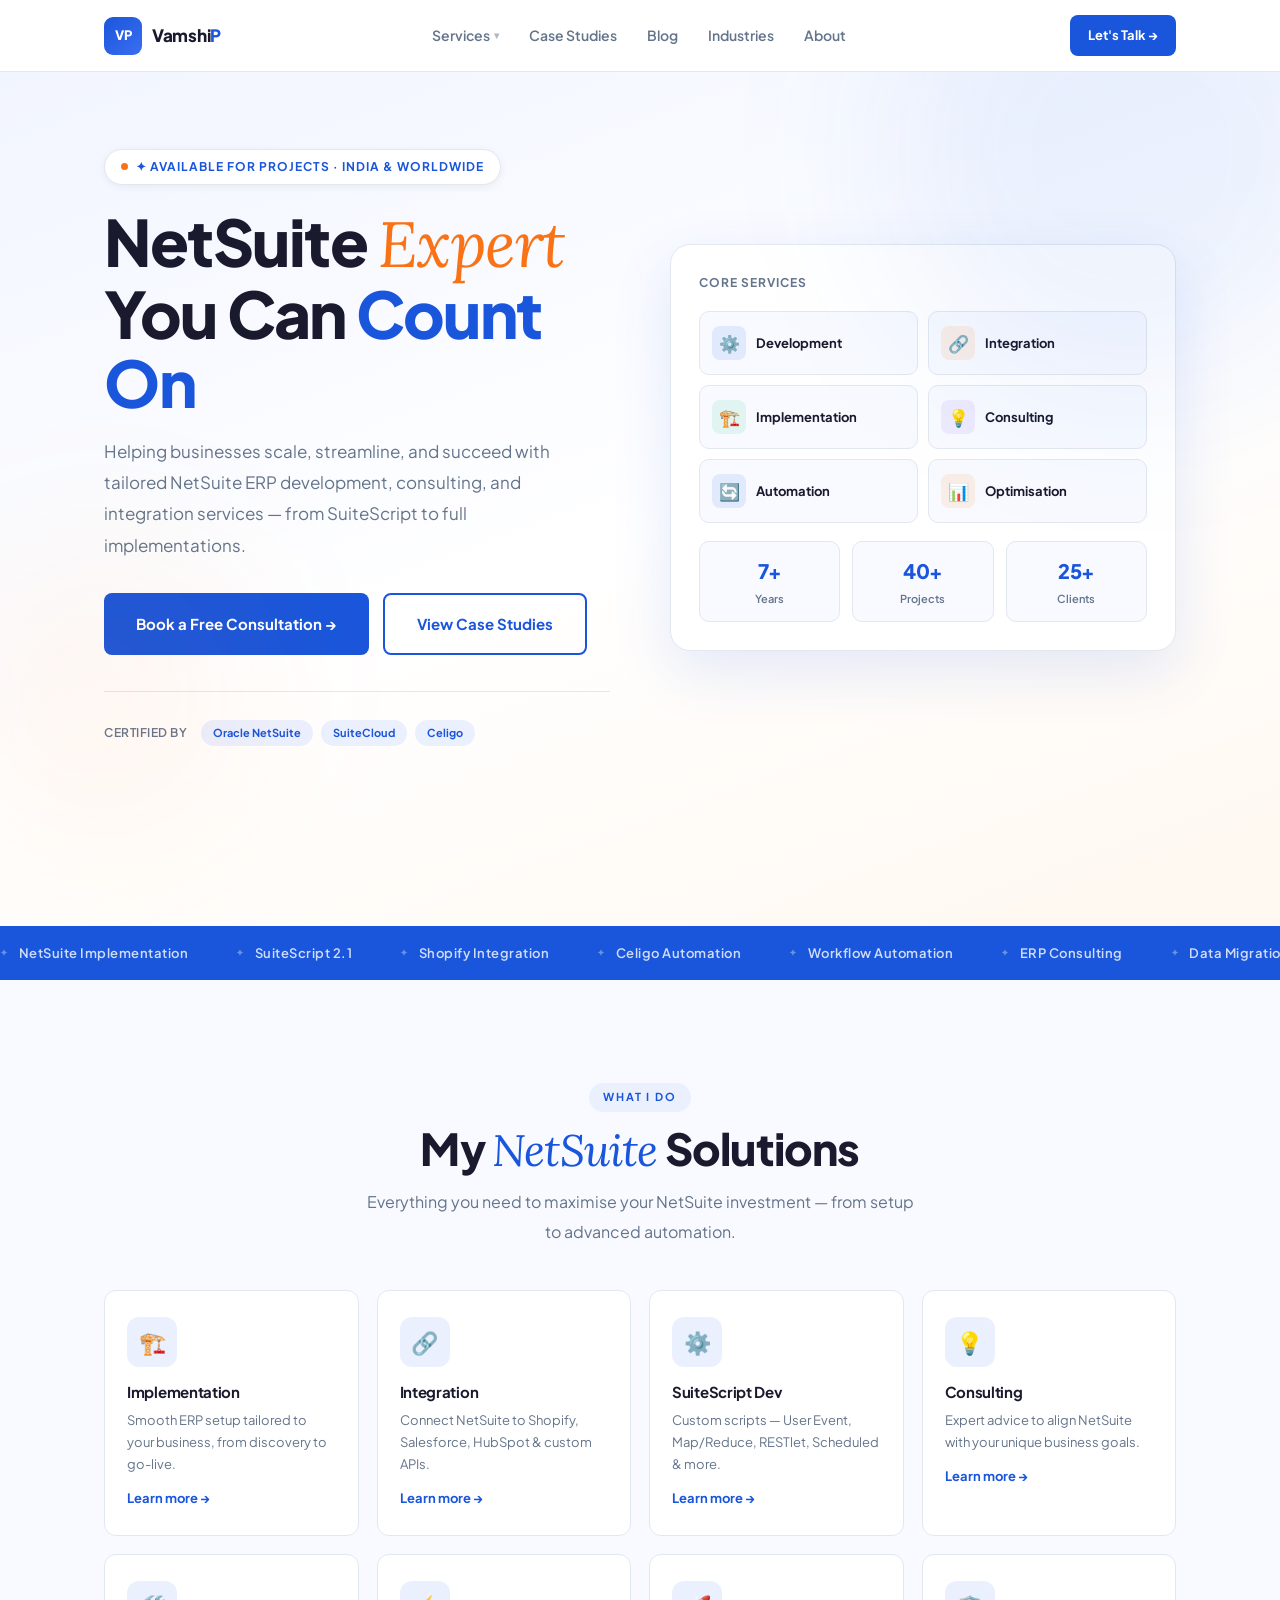
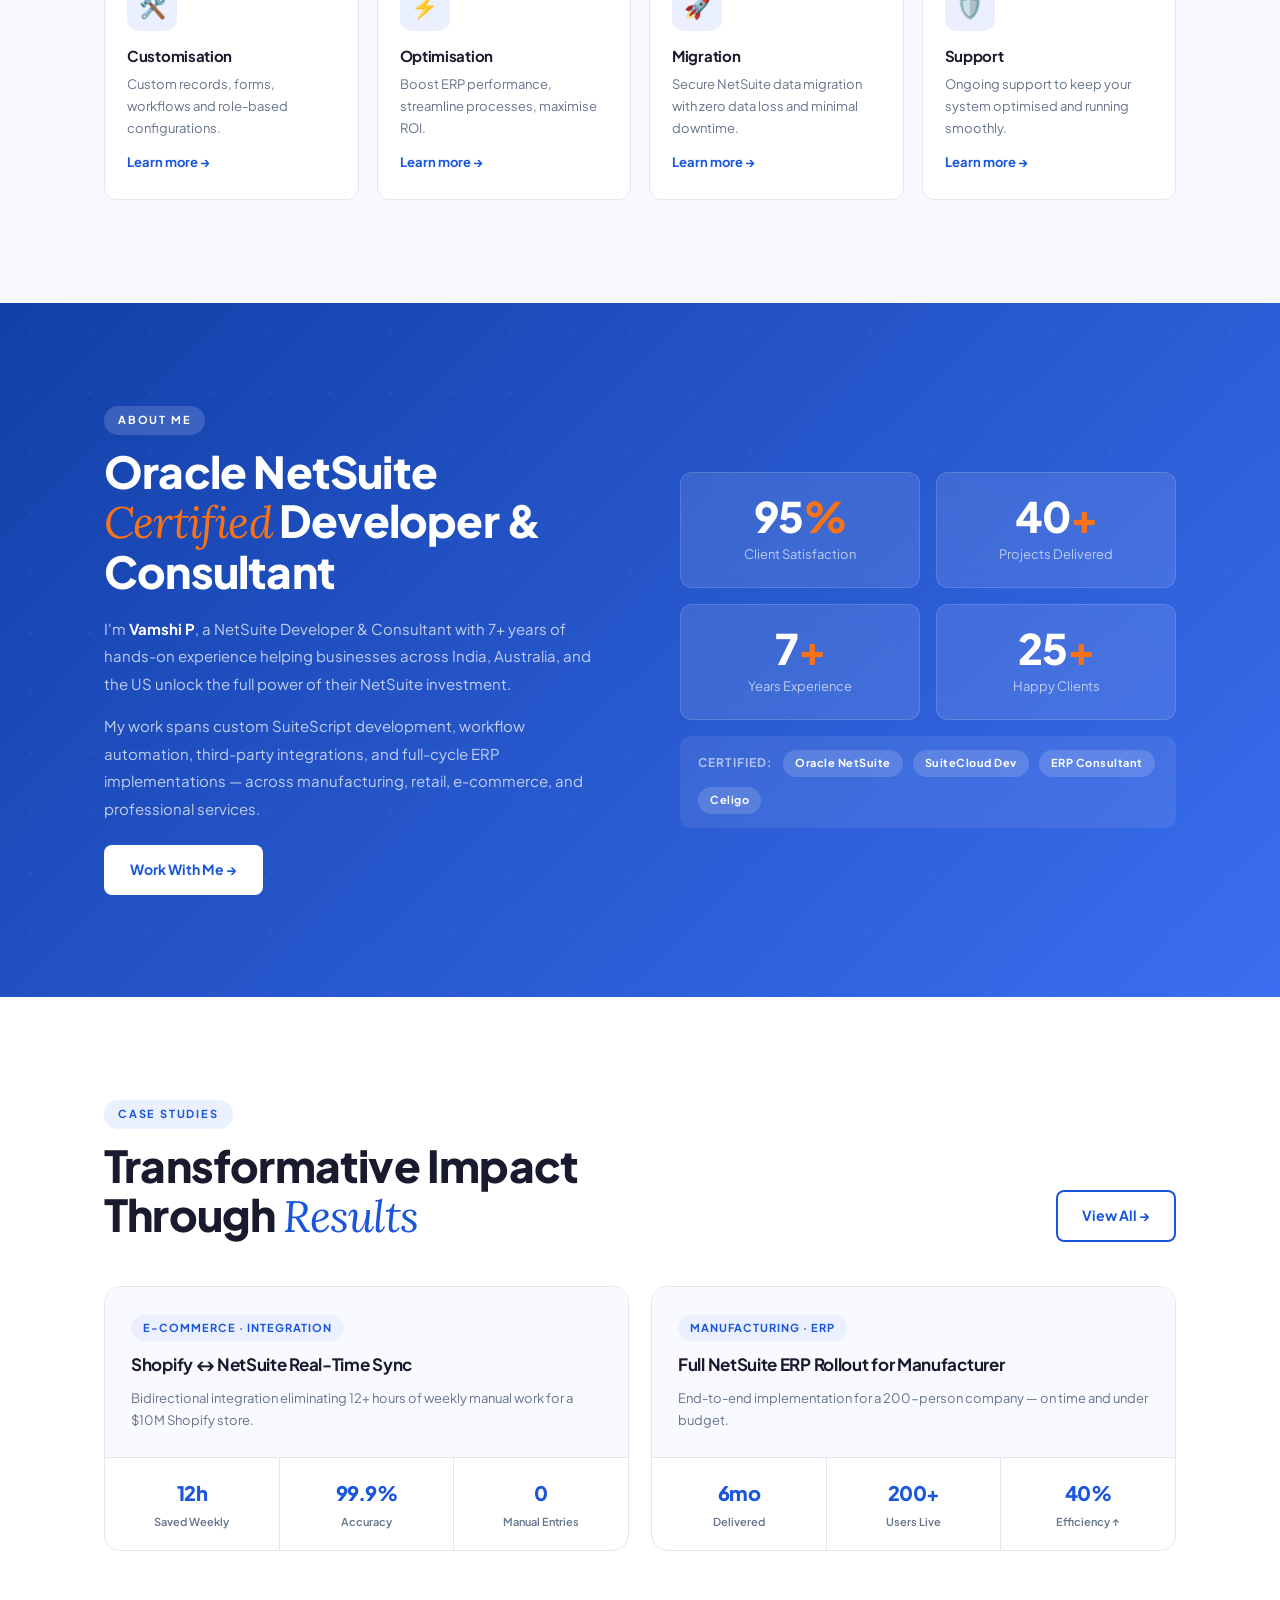
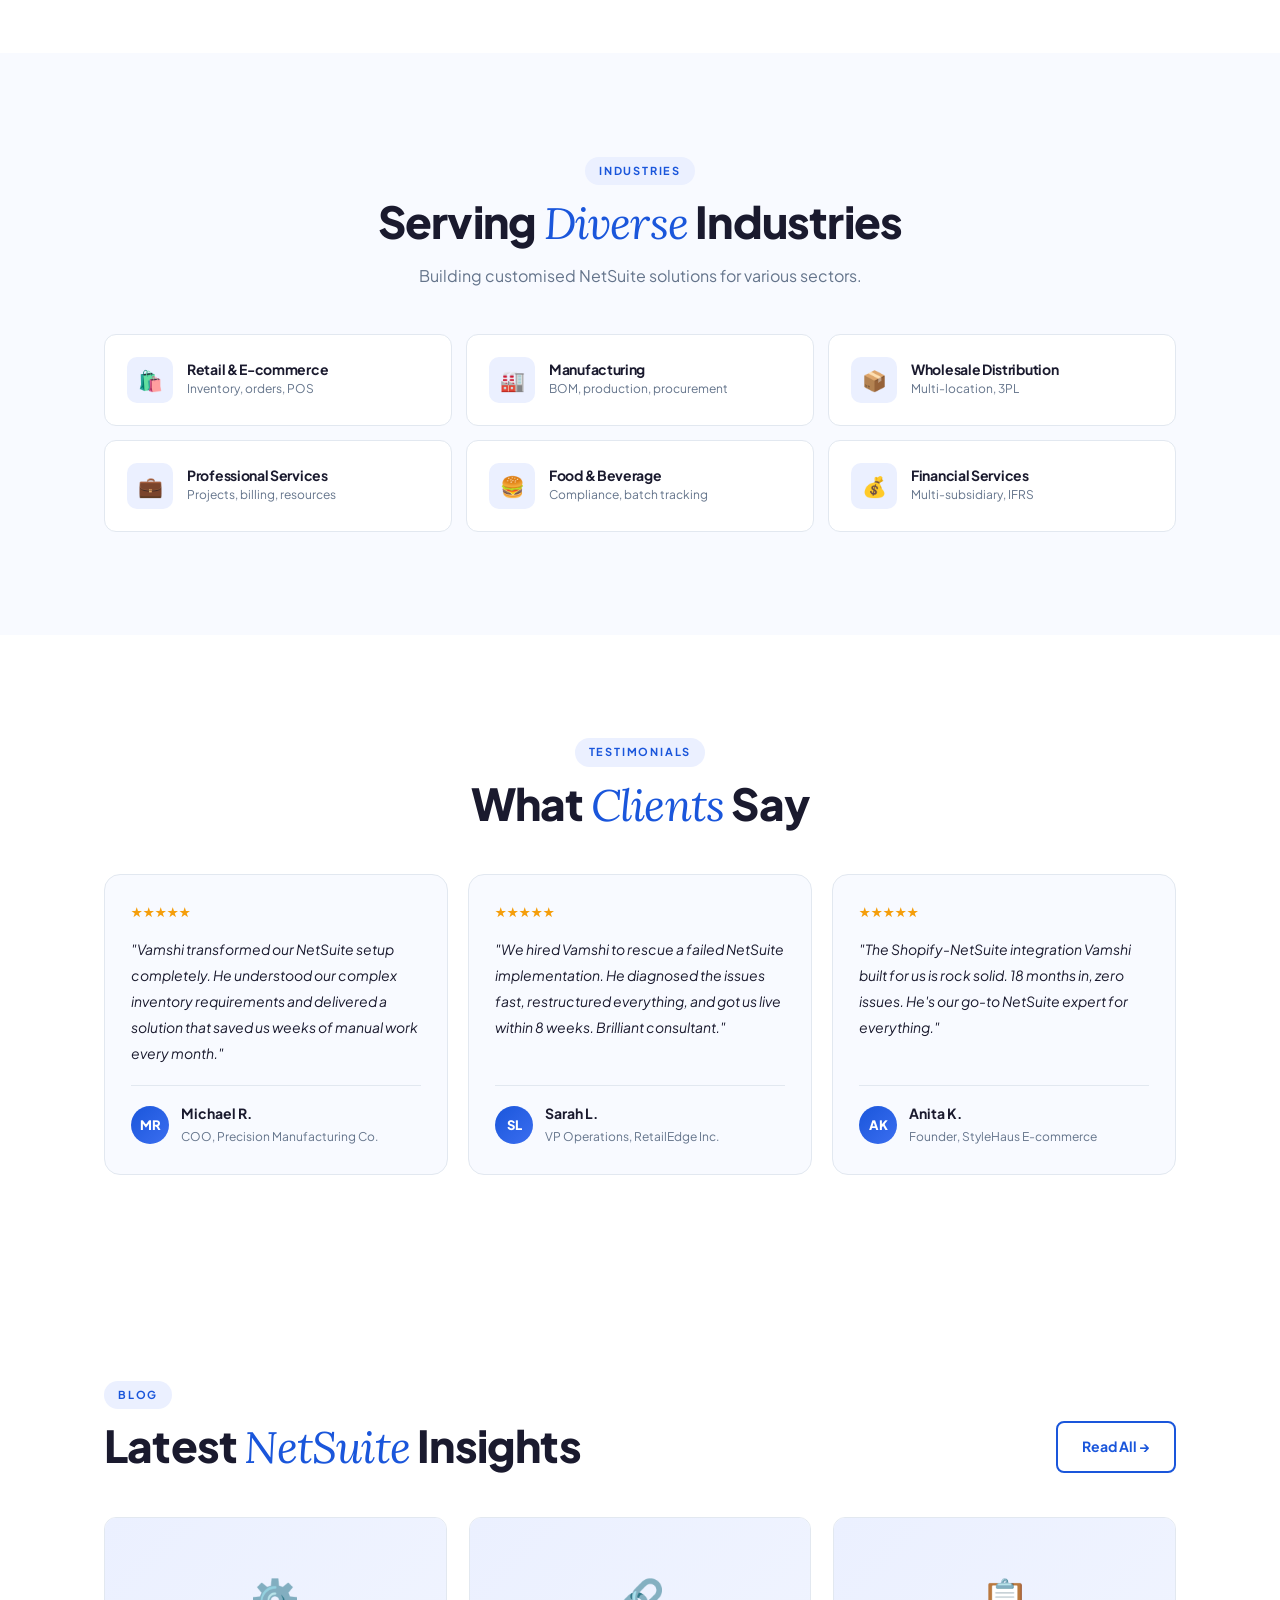
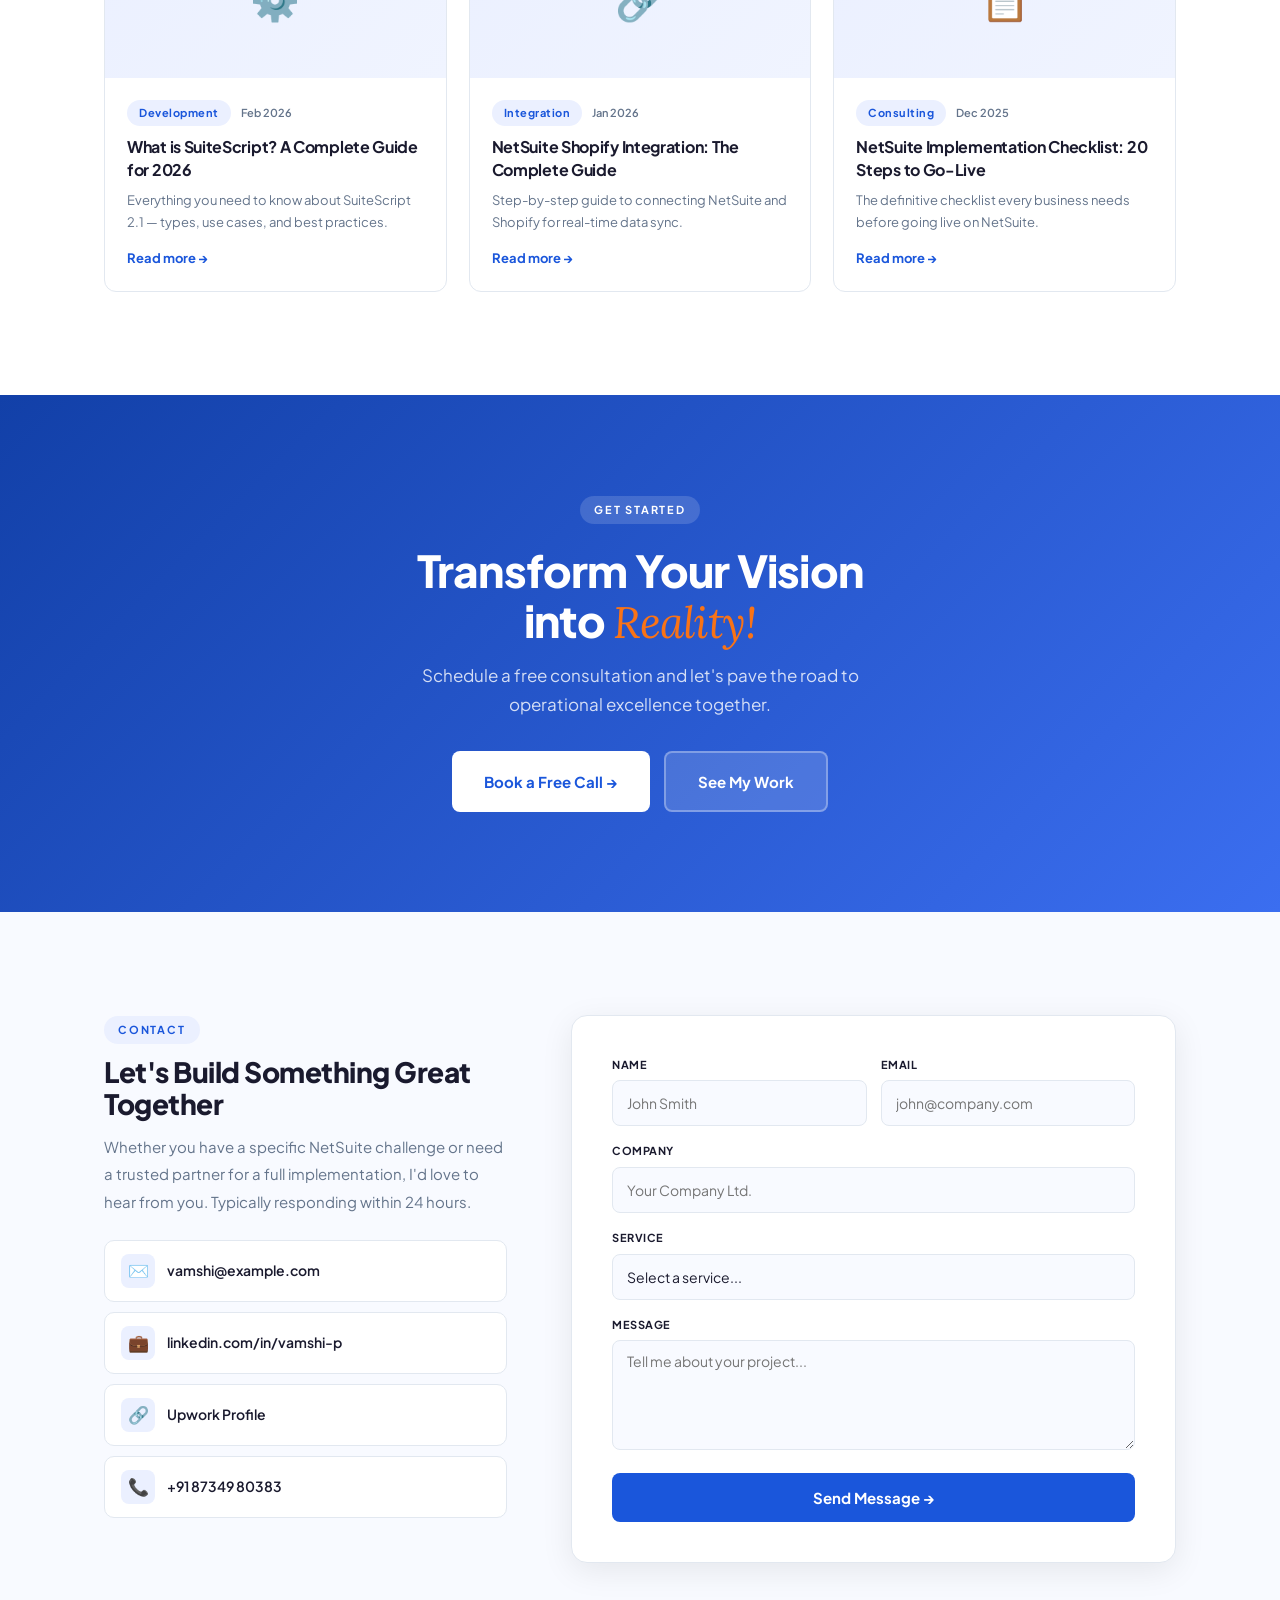
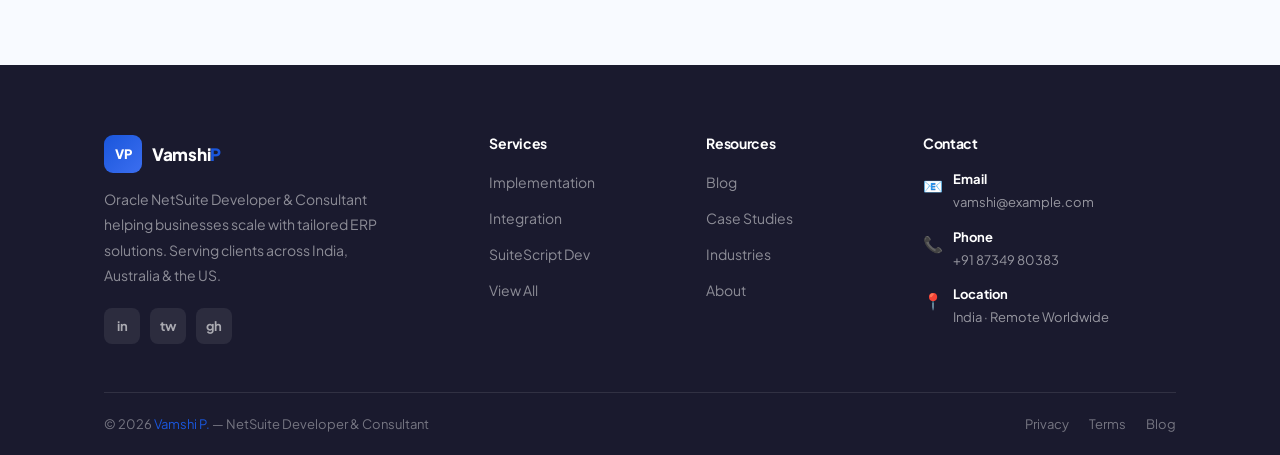
==== index.html @ a6234f1f "Initial commit" ====
<!DOCTYPE html>
<html lang="en">
<head>
<meta charset="UTF-8">
<meta name="viewport" content="width=device-width, initial-scale=1.0">
<title>Vamshi P — NetSuite Developer & Consultant India</title>
<meta name="description" content="Expert NetSuite Developer & Consultant based in India. SuiteScript development, implementation, integration and consulting services worldwide.">
<link rel="stylesheet" href="assets/css/main.css">
<link rel="stylesheet" href="assets/css/nav-footer.css">
<style>
/* HOME-SPECIFIC */
#hero { min-height:100svh; display:flex; align-items:center; padding-top:var(--nav-h); background:linear-gradient(160deg,#f0f4ff 0%,#fff 55%,#fff8f0 100%); position:relative; overflow:hidden; }
.hero-blob { position:absolute; border-radius:50%; filter:blur(80px); pointer-events:none; }
.hero-blob-1 { width:500px; height:500px; background:rgba(26,86,219,.07); top:-100px; right:-100px; }
.hero-blob-2 { width:300px; height:300px; background:rgba(249,115,22,.06); bottom:80px; left:-50px; }
.hero-inner { display:grid; grid-template-columns:1fr 1fr; gap:60px; align-items:center; padding:clamp(40px,6vw,80px) var(--px); max-width:1200px; margin:0 auto; width:100%; }
.hero-badge { display:inline-flex; align-items:center; gap:8px; background:#fff; border:1px solid var(--border); color:var(--blue); font-size:12px; font-weight:700; letter-spacing:1px; text-transform:uppercase; padding:7px 16px; border-radius:100px; margin-bottom:22px; box-shadow:var(--shadow-sm); }
.hero-badge::before { content:''; width:7px; height:7px; border-radius:50%; background:var(--orange); animation:blink 2s infinite; flex-shrink:0; }
@keyframes blink { 0%,100%{opacity:1} 50%{opacity:.3} }
h1 { font-size:clamp(36px,5.5vw,64px); font-weight:800; line-height:1.08; letter-spacing:-1.5px; color:var(--text); margin-bottom:18px; }
h1 span { color:var(--blue); } h1 em { font-family:'Lora',serif; font-style:italic; font-weight:400; color:var(--orange); }
.hero-desc { color:var(--muted); font-size:clamp(15px,1.6vw,17px); line-height:1.85; max-width:480px; margin-bottom:32px; }
.hero-actions { display:flex; gap:14px; flex-wrap:wrap; }
.hero-trust { display:flex; align-items:center; gap:14px; margin-top:36px; padding-top:28px; border-top:1px solid var(--border); flex-wrap:wrap; }
.trust-label { font-size:12px; color:var(--muted); font-weight:600; letter-spacing:.5px; text-transform:uppercase; white-space:nowrap; }
.trust-badges { display:flex; gap:8px; flex-wrap:wrap; }
.trust-badge { background:var(--blue-light); color:var(--blue); font-size:11px; font-weight:700; padding:4px 12px; border-radius:100px; }
/* Hero right card */
.hero-card { background:#fff; border-radius:20px; padding:28px; box-shadow:var(--shadow-lg); border:1px solid var(--border); }
.hero-card-title { font-size:12px; font-weight:700; color:var(--muted); text-transform:uppercase; letter-spacing:1px; margin-bottom:18px; }
.service-pills { display:grid; grid-template-columns:1fr 1fr; gap:10px; }
.service-pill { background:var(--light); border:1px solid var(--border); border-radius:10px; padding:14px 12px; display:flex; align-items:center; gap:10px; transition:all .2s; }
.service-pill:hover { border-color:var(--blue); background:var(--blue-light); transform:translateY(-2px); }
.pill-icon { width:34px; height:34px; border-radius:8px; display:grid; place-items:center; font-size:17px; flex-shrink:0; }
.pill-icon.b { background:rgba(26,86,219,.1); } .pill-icon.o { background:rgba(249,115,22,.1); }
.pill-icon.g { background:rgba(16,185,129,.1); }  .pill-icon.p { background:rgba(139,92,246,.1); }
.pill-label { font-size:13px; font-weight:700; color:var(--text); }
.stats-row { display:grid; grid-template-columns:repeat(3,1fr); gap:12px; margin-top:18px; }
.stat-box { text-align:center; background:var(--light); border:1px solid var(--border); border-radius:10px; padding:12px 6px; }
.stat-num { font-size:20px; font-weight:800; color:var(--blue); letter-spacing:-0.5px; }
.stat-lbl { font-size:11px; color:var(--muted); margin-top:2px; font-weight:600; }
/* Solutions */
#solutions { background:var(--light); }
.solutions-grid { display:grid; grid-template-columns:repeat(4,1fr); gap:18px; margin-top:44px; }
.sol-card { background:#fff; border:1px solid var(--border); border-radius:var(--radius); padding:26px 22px; transition:all .25s; }
.sol-card:hover { border-color:var(--blue); transform:translateY(-6px); box-shadow:var(--shadow-lg); }
.sol-icon { width:50px; height:50px; border-radius:12px; background:var(--blue-light); display:grid; place-items:center; font-size:22px; margin-bottom:16px; transition:background .25s; }
.sol-card:hover .sol-icon { background:var(--blue); }
.sol-card h3 { font-size:15px; font-weight:700; margin-bottom:8px; }
.sol-card p { font-size:13px; color:var(--muted); line-height:1.7; }
.sol-link { display:inline-flex; align-items:center; gap:4px; color:var(--blue); font-size:13px; font-weight:700; text-decoration:none; margin-top:12px; transition:gap .2s; }
.sol-link:hover { gap:8px; }
/* About band */
#about { background:linear-gradient(135deg,var(--blue-dark),var(--blue-mid)); position:relative; overflow:hidden; }
#about::before { content:''; position:absolute; inset:0; background:url("data:image/svg+xml,%3Csvg width='60' height='60' viewBox='0 0 60 60' xmlns='http://www.w3.org/2000/svg'%3E%3Cg fill='%23fff' fill-opacity='0.04'%3E%3Ccircle cx='30' cy='30' r='1.5'/%3E%3C/g%3E%3C/svg%3E"); }
.about-inner { display:grid; grid-template-columns:1fr 1fr; gap:80px; align-items:center; position:relative; z-index:1; }
.about-left h2 { color:#fff; margin-bottom:18px; }
.about-left h2 em { color:var(--orange); }
.about-left p { color:rgba(255,255,255,.72); line-height:1.85; margin-bottom:14px; font-size:15px; }
.about-right { display:grid; grid-template-columns:1fr 1fr; gap:16px; }
.a-stat { background:rgba(255,255,255,.1); backdrop-filter:blur(10px); border:1px solid rgba(255,255,255,.15); border-radius:var(--radius); padding:22px; text-align:center; }
.a-stat .num { font-size:clamp(30px,4vw,42px); font-weight:800; color:#fff; letter-spacing:-1px; line-height:1; }
.a-stat .num span { color:var(--orange); }
.a-stat .lbl { font-size:13px; color:rgba(255,255,255,.65); margin-top:6px; }
.cert-strip { grid-column:1/-1; background:rgba(255,255,255,.08); border-radius:10px; padding:14px 18px; display:flex; align-items:center; gap:10px; flex-wrap:wrap; }
.cert-tag { background:rgba(255,255,255,.15); color:#fff; font-size:11px; font-weight:700; padding:4px 12px; border-radius:100px; letter-spacing:.5px; }
/* Cases */
.cases-header { display:flex; justify-content:space-between; align-items:flex-end; margin-bottom:44px; flex-wrap:wrap; gap:16px; }
.cases-grid { display:grid; grid-template-columns:repeat(2,1fr); gap:22px; }
.case-card { border:1px solid var(--border); border-radius:16px; overflow:hidden; transition:all .25s; display:flex; flex-direction:column; }
.case-card:hover { border-color:var(--blue); box-shadow:var(--shadow-lg); transform:translateY(-4px); }
.case-top { padding:26px; background:var(--light); flex:1; }
.case-type { display:inline-block; background:var(--blue-light); color:var(--blue); font-size:11px; font-weight:700; letter-spacing:1px; text-transform:uppercase; padding:4px 12px; border-radius:100px; margin-bottom:12px; }
.case-card h3 { font-size:17px; font-weight:700; line-height:1.4; margin-bottom:10px; }
.case-card p { font-size:13px; color:var(--muted); line-height:1.7; }
.case-metrics { display:flex; border-top:1px solid var(--border); }
.metric { flex:1; padding:18px; text-align:center; border-right:1px solid var(--border); }
.metric:last-child { border-right:none; }
.metric-n { font-size:20px; font-weight:800; color:var(--blue); letter-spacing:-0.5px; }
.metric-l { font-size:11px; color:var(--muted); margin-top:3px; font-weight:600; }
/* Industries */
#industries { background:var(--light); }
.ind-grid { display:grid; grid-template-columns:repeat(3,1fr); gap:14px; margin-top:44px; }
.ind-card { background:#fff; border:1px solid var(--border); border-radius:var(--radius); padding:22px; display:flex; align-items:center; gap:14px; transition:all .22s; }
.ind-card:hover { border-color:var(--blue); transform:translateX(4px); box-shadow:0 8px 24px rgba(26,86,219,.08); }
.ind-icon { width:46px; height:46px; background:var(--blue-light); border-radius:10px; display:grid; place-items:center; font-size:20px; flex-shrink:0; }
.ind-card h3 { font-size:14px; font-weight:700; }
.ind-card p { font-size:12px; color:var(--muted); margin-top:2px; }
/* Testimonials */
.testi-grid { display:grid; grid-template-columns:repeat(3,1fr); gap:20px; margin-top:44px; }
.testi-card { background:var(--light); border:1px solid var(--border); border-radius:16px; padding:26px; display:flex; flex-direction:column; transition:border-color .2s; }
.testi-card:hover { border-color:var(--blue); }
.t-stars { color:#f59e0b; font-size:13px; letter-spacing:1px; margin-bottom:14px; }
.t-quote { font-size:14px; color:var(--text); line-height:1.85; flex:1; font-style:italic; }
.t-author { display:flex; align-items:center; gap:12px; margin-top:18px; padding-top:16px; border-top:1px solid var(--border); }
.t-avatar { width:38px; height:38px; border-radius:50%; background:linear-gradient(135deg,var(--blue),var(--blue-mid)); display:grid; place-items:center; font-weight:800; font-size:13px; color:#fff; flex-shrink:0; }
.t-name { font-size:14px; font-weight:700; }
.t-role { font-size:12px; color:var(--muted); margin-top:2px; }
/* Blog preview */
#blog-preview { background:var(--white); }
.blog-grid { display:grid; grid-template-columns:repeat(3,1fr); gap:22px; margin-top:44px; }
.blog-card { border:1px solid var(--border); border-radius:var(--radius); overflow:hidden; transition:all .25s; text-decoration:none; color:inherit; display:flex; flex-direction:column; }
.blog-card:hover { border-color:var(--blue); box-shadow:var(--shadow-md); transform:translateY(-4px); }
.blog-img { background:linear-gradient(135deg,var(--blue-light),var(--blue-pale)); height:160px; display:flex; align-items:center; justify-content:center; font-size:40px; }
.blog-body { padding:22px; flex:1; display:flex; flex-direction:column; }
.blog-meta { display:flex; align-items:center; gap:10px; margin-bottom:10px; }
.blog-date { font-size:11px; color:var(--muted); font-weight:600; }
.blog-card h3 { font-size:16px; font-weight:700; line-height:1.4; margin-bottom:8px; flex:1; }
.blog-card p { font-size:13px; color:var(--muted); line-height:1.7; }
.blog-read { display:inline-flex; align-items:center; gap:4px; color:var(--blue); font-size:13px; font-weight:700; margin-top:14px; }
/* Contact */
#contact { background:var(--light); }
.contact-wrap { display:grid; grid-template-columns:1fr 1.5fr; gap:64px; align-items:start; }
.contact-info h3 { font-size:clamp(22px,3vw,28px); font-weight:800; margin-bottom:12px; letter-spacing:-0.5px; }
.contact-info p { color:var(--muted); line-height:1.85; margin-bottom:24px; }
.c-items { display:flex; flex-direction:column; gap:10px; }
.c-item { display:flex; align-items:center; gap:12px; padding:13px 16px; background:#fff; border:1px solid var(--border); border-radius:10px; text-decoration:none; color:var(--text); font-size:14px; font-weight:600; transition:all .2s; min-height:50px; }
.c-item:hover { border-color:var(--blue); color:var(--blue); transform:translateX(4px); }
.c-icon { width:34px; height:34px; background:var(--blue-light); border-radius:8px; display:grid; place-items:center; font-size:17px; flex-shrink:0; }
.form-box { background:#fff; border-radius:16px; padding:clamp(22px,4vw,40px); box-shadow:var(--shadow-md); border:1px solid var(--border); }
.form-row { display:grid; grid-template-columns:1fr 1fr; gap:14px; }
.form-group { margin-bottom:16px; }
.form-group label { display:block; font-size:11px; font-weight:700; color:var(--text); letter-spacing:.5px; text-transform:uppercase; margin-bottom:6px; }
.form-group input,.form-group select,.form-group textarea { width:100%; background:var(--light); border:1.5px solid var(--border); border-radius:8px; padding:11px 14px; font-family:inherit; font-size:14px; color:var(--text); outline:none; transition:border-color .2s; appearance:none; min-height:46px; }
.form-group input:focus,.form-group select:focus,.form-group textarea:focus { border-color:var(--blue); background:#fff; }
.form-group textarea { resize:vertical; min-height:110px; }
/* Responsive */
@media(max-width:1024px) { .solutions-grid{grid-template-columns:repeat(2,1fr)} }
@media(max-width:900px) {
  .hero-inner{grid-template-columns:1fr} .hero-right{display:none}
  .about-inner{grid-template-columns:1fr} .cases-grid{grid-template-columns:1fr}
  .ind-grid{grid-template-columns:repeat(2,1fr)} .testi-grid{grid-template-columns:repeat(2,1fr)}
  .blog-grid{grid-template-columns:repeat(2,1fr)} .contact-wrap{grid-template-columns:1fr}
}
@media(max-width:540px) {
  .solutions-grid{grid-template-columns:1fr} .ind-grid{grid-template-columns:1fr}
  .testi-grid{grid-template-columns:1fr} .blog-grid{grid-template-columns:1fr}
  .about-right{grid-template-columns:1fr} .form-row{grid-template-columns:1fr}
  .hero-actions{flex-direction:column} .hero-actions .btn{max-width:300px; justify-content:center}
  .cases-header{flex-direction:column; align-items:flex-start}
}
</style>
</head>
<body>

<div id="nav-placeholder"></div>

<!-- HERO -->
<section id="hero">
  <div class="hero-blob hero-blob-1"></div>
  <div class="hero-blob hero-blob-2"></div>
  <div class="hero-inner">
    <div class="hero-left">
      <div class="hero-badge">✦ Available for Projects · India &amp; Worldwide</div>
      <h1>NetSuite <em>Expert</em><br>You Can <span>Count On</span></h1>
      <p class="hero-desc">Helping businesses scale, streamline, and succeed with tailored NetSuite ERP development, consulting, and integration services — from SuiteScript to full implementations.</p>
      <div class="hero-actions">
        <a href="#contact" class="btn btn-primary btn-lg">Book a Free Consultation →</a>
        <a href="case-studies/index.html" class="btn btn-outline btn-lg">View Case Studies</a>
      </div>
      <div class="hero-trust">
        <span class="trust-label">Certified by</span>
        <div class="trust-badges">
          <span class="trust-badge">Oracle NetSuite</span>
          <span class="trust-badge">SuiteCloud</span>
          <span class="trust-badge">Celigo</span>
        </div>
      </div>
    </div>
    <div class="hero-right reveal-right">
      <div class="hero-card">
        <div class="hero-card-title">Core Services</div>
        <div class="service-pills">
          <div class="service-pill"><div class="pill-icon b">⚙️</div><span class="pill-label">Development</span></div>
          <div class="service-pill"><div class="pill-icon o">🔗</div><span class="pill-label">Integration</span></div>
          <div class="service-pill"><div class="pill-icon g">🏗️</div><span class="pill-label">Implementation</span></div>
          <div class="service-pill"><div class="pill-icon p">💡</div><span class="pill-label">Consulting</span></div>
          <div class="service-pill"><div class="pill-icon b">🔄</div><span class="pill-label">Automation</span></div>
          <div class="service-pill"><div class="pill-icon o">📊</div><span class="pill-label">Optimisation</span></div>
        </div>
        <div class="stats-row">
          <div class="stat-box"><div class="stat-num">7+</div><div class="stat-lbl">Years</div></div>
          <div class="stat-box"><div class="stat-num">40+</div><div class="stat-lbl">Projects</div></div>
          <div class="stat-box"><div class="stat-num">25+</div><div class="stat-lbl">Clients</div></div>
        </div>
      </div>
    </div>
  </div>
</section>

<!-- MARQUEE -->
<div class="marquee-section">
  <div class="marquee-track">
    <span class="marquee-item">NetSuite Implementation</span><span class="marquee-item">SuiteScript 2.1</span><span class="marquee-item">Shopify Integration</span><span class="marquee-item">Celigo Automation</span><span class="marquee-item">Workflow Automation</span><span class="marquee-item">ERP Consulting</span><span class="marquee-item">Data Migration</span><span class="marquee-item">SuiteCommerce</span><span class="marquee-item">NetSuite Optimisation</span><span class="marquee-item">RESTlet APIs</span>
    <span class="marquee-item">NetSuite Implementation</span><span class="marquee-item">SuiteScript 2.1</span><span class="marquee-item">Shopify Integration</span><span class="marquee-item">Celigo Automation</span><span class="marquee-item">Workflow Automation</span><span class="marquee-item">ERP Consulting</span><span class="marquee-item">Data Migration</span><span class="marquee-item">SuiteCommerce</span><span class="marquee-item">NetSuite Optimisation</span><span class="marquee-item">RESTlet APIs</span>
  </div>
</div>

<!-- SOLUTIONS -->
<section id="solutions">
  <div class="container">
    <div class="text-center">
      <span class="section-tag">What I Do</span>
      <h2 class="section-title reveal">My <em>NetSuite</em> Solutions</h2>
      <p class="section-sub reveal">Everything you need to maximise your NetSuite investment — from setup to advanced automation.</p>
    </div>
    <div class="solutions-grid">
      <div class="sol-card reveal"><div class="sol-icon">🏗️</div><h3>Implementation</h3><p>Smooth ERP setup tailored to your business, from discovery to go-live.</p><a href="services/netsuite-implementation.html" class="sol-link">Learn more →</a></div>
      <div class="sol-card reveal"><div class="sol-icon">🔗</div><h3>Integration</h3><p>Connect NetSuite to Shopify, Salesforce, HubSpot &amp; custom APIs.</p><a href="services/netsuite-integration.html" class="sol-link">Learn more →</a></div>
      <div class="sol-card reveal"><div class="sol-icon">⚙️</div><h3>SuiteScript Dev</h3><p>Custom scripts — User Event, Map/Reduce, RESTlet, Scheduled &amp; more.</p><a href="services/suitescript-development.html" class="sol-link">Learn more →</a></div>
      <div class="sol-card reveal"><div class="sol-icon">💡</div><h3>Consulting</h3><p>Expert advice to align NetSuite with your unique business goals.</p><a href="services/index.html" class="sol-link">Learn more →</a></div>
      <div class="sol-card reveal"><div class="sol-icon">🛠️</div><h3>Customisation</h3><p>Custom records, forms, workflows and role-based configurations.</p><a href="services/index.html" class="sol-link">Learn more →</a></div>
      <div class="sol-card reveal"><div class="sol-icon">⚡</div><h3>Optimisation</h3><p>Boost ERP performance, streamline processes, maximise ROI.</p><a href="services/index.html" class="sol-link">Learn more →</a></div>
      <div class="sol-card reveal"><div class="sol-icon">🚀</div><h3>Migration</h3><p>Secure NetSuite data migration with zero data loss and minimal downtime.</p><a href="services/index.html" class="sol-link">Learn more →</a></div>
      <div class="sol-card reveal"><div class="sol-icon">🛡️</div><h3>Support</h3><p>Ongoing support to keep your system optimised and running smoothly.</p><a href="services/index.html" class="sol-link">Learn more →</a></div>
    </div>
  </div>
</section>

<!-- ABOUT -->
<section id="about">
  <div class="container">
    <div class="about-inner">
      <div class="about-left reveal-left">
        <span class="section-tag" style="background:rgba(255,255,255,.15);color:#fff">About Me</span>
        <h2 class="section-title">Oracle NetSuite <em>Certified</em> Developer &amp; Consultant</h2>
        <p>I'm <strong style="color:#fff">Vamshi P</strong>, a NetSuite Developer &amp; Consultant with 7+ years of hands-on experience helping businesses across India, Australia, and the US unlock the full power of their NetSuite investment.</p>
        <p>My work spans custom SuiteScript development, workflow automation, third-party integrations, and full-cycle ERP implementations — across manufacturing, retail, e-commerce, and professional services.</p>
        <a href="#contact" class="btn btn-white" style="margin-top:8px">Work With Me →</a>
      </div>
      <div class="about-right reveal-right">
        <div class="a-stat"><div class="num">95<span>%</span></div><div class="lbl">Client Satisfaction</div></div>
        <div class="a-stat"><div class="num">40<span>+</span></div><div class="lbl">Projects Delivered</div></div>
        <div class="a-stat"><div class="num">7<span>+</span></div><div class="lbl">Years Experience</div></div>
        <div class="a-stat"><div class="num">25<span>+</span></div><div class="lbl">Happy Clients</div></div>
        <div class="cert-strip">
          <span style="color:rgba(255,255,255,.6);font-size:12px;font-weight:700;letter-spacing:1px;text-transform:uppercase">Certified:</span>
          <span class="cert-tag">Oracle NetSuite</span>
          <span class="cert-tag">SuiteCloud Dev</span>
          <span class="cert-tag">ERP Consultant</span>
          <span class="cert-tag">Celigo</span>
        </div>
      </div>
    </div>
  </div>
</section>

<!-- CASE STUDIES -->
<section id="cases">
  <div class="container">
    <div class="cases-header">
      <div>
        <span class="section-tag">Case Studies</span>
        <h2 class="section-title reveal">Transformative Impact<br>Through <em>Results</em></h2>
      </div>
      <a href="case-studies/index.html" class="btn btn-outline reveal">View All →</a>
    </div>
    <div class="cases-grid">
      <a href="case-studies/shopify-netsuite-sync.html" class="case-card" style="text-decoration:none;color:inherit">
        <div class="case-top"><span class="case-type">E-commerce · Integration</span><h3>Shopify ↔ NetSuite Real-Time Sync</h3><p>Bidirectional integration eliminating 12+ hours of weekly manual work for a $10M Shopify store.</p></div>
        <div class="case-metrics"><div class="metric"><div class="metric-n">12h</div><div class="metric-l">Saved Weekly</div></div><div class="metric"><div class="metric-n">99.9%</div><div class="metric-l">Accuracy</div></div><div class="metric"><div class="metric-n">0</div><div class="metric-l">Manual Entries</div></div></div>
      </a>
      <a href="case-studies/erp-manufacturing-rollout.html" class="case-card" style="text-decoration:none;color:inherit">
        <div class="case-top"><span class="case-type">Manufacturing · ERP</span><h3>Full NetSuite ERP Rollout for Manufacturer</h3><p>End-to-end implementation for a 200-person company — on time and under budget.</p></div>
        <div class="case-metrics"><div class="metric"><div class="metric-n">6mo</div><div class="metric-l">Delivered</div></div><div class="metric"><div class="metric-n">200+</div><div class="metric-l">Users Live</div></div><div class="metric"><div class="metric-n">40%</div><div class="metric-l">Efficiency ↑</div></div></div>
      </a>
    </div>
  </div>
</section>

<!-- INDUSTRIES -->
<section id="industries">
  <div class="container">
    <div class="text-center">
      <span class="section-tag">Industries</span>
      <h2 class="section-title reveal">Serving <em>Diverse</em> Industries</h2>
      <p class="section-sub reveal">Building customised NetSuite solutions for various sectors.</p>
    </div>
    <div class="ind-grid">
      <div class="ind-card reveal"><div class="ind-icon">🛍️</div><div><h3>Retail &amp; E-commerce</h3><p>Inventory, orders, POS</p></div></div>
      <div class="ind-card reveal"><div class="ind-icon">🏭</div><div><h3>Manufacturing</h3><p>BOM, production, procurement</p></div></div>
      <div class="ind-card reveal"><div class="ind-icon">📦</div><div><h3>Wholesale Distribution</h3><p>Multi-location, 3PL</p></div></div>
      <div class="ind-card reveal"><div class="ind-icon">💼</div><div><h3>Professional Services</h3><p>Projects, billing, resources</p></div></div>
      <div class="ind-card reveal"><div class="ind-icon">🍔</div><div><h3>Food &amp; Beverage</h3><p>Compliance, batch tracking</p></div></div>
      <div class="ind-card reveal"><div class="ind-icon">💰</div><div><h3>Financial Services</h3><p>Multi-subsidiary, IFRS</p></div></div>
    </div>
  </div>
</section>

<!-- TESTIMONIALS -->
<section id="testimonials">
  <div class="container">
    <div class="text-center">
      <span class="section-tag">Testimonials</span>
      <h2 class="section-title reveal">What <em>Clients</em> Say</h2>
    </div>
    <div class="testi-grid">
      <div class="testi-card reveal"><div class="t-stars">★★★★★</div><p class="t-quote">"Vamshi transformed our NetSuite setup completely. He understood our complex inventory requirements and delivered a solution that saved us weeks of manual work every month."</p><div class="t-author"><div class="t-avatar">MR</div><div><div class="t-name">Michael R.</div><div class="t-role">COO, Precision Manufacturing Co.</div></div></div></div>
      <div class="testi-card reveal"><div class="t-stars">★★★★★</div><p class="t-quote">"We hired Vamshi to rescue a failed NetSuite implementation. He diagnosed the issues fast, restructured everything, and got us live within 8 weeks. Brilliant consultant."</p><div class="t-author"><div class="t-avatar">SL</div><div><div class="t-name">Sarah L.</div><div class="t-role">VP Operations, RetailEdge Inc.</div></div></div></div>
      <div class="testi-card reveal"><div class="t-stars">★★★★★</div><p class="t-quote">"The Shopify-NetSuite integration Vamshi built for us is rock solid. 18 months in, zero issues. He's our go-to NetSuite expert for everything."</p><div class="t-author"><div class="t-avatar">AK</div><div><div class="t-name">Anita K.</div><div class="t-role">Founder, StyleHaus E-commerce</div></div></div></div>
    </div>
  </div>
</section>

<!-- BLOG PREVIEW -->
<section id="blog-preview">
  <div class="container">
    <div class="cases-header">
      <div>
        <span class="section-tag">Blog</span>
        <h2 class="section-title reveal">Latest <em>NetSuite</em> Insights</h2>
      </div>
      <a href="blog/index.html" class="btn btn-outline reveal">Read All →</a>
    </div>
    <div class="blog-grid">
      <a href="blog/what-is-suitescript.html" class="blog-card">
        <div class="blog-img">⚙️</div>
        <div class="blog-body">
          <div class="blog-meta"><span class="tag">Development</span><span class="blog-date">Feb 2026</span></div>
          <h3>What is SuiteScript? A Complete Guide for 2026</h3>
          <p>Everything you need to know about SuiteScript 2.1 — types, use cases, and best practices.</p>
          <span class="blog-read">Read more →</span>
        </div>
      </a>
      <a href="blog/netsuite-shopify-integration-guide.html" class="blog-card">
        <div class="blog-img">🔗</div>
        <div class="blog-body">
          <div class="blog-meta"><span class="tag">Integration</span><span class="blog-date">Jan 2026</span></div>
          <h3>NetSuite Shopify Integration: The Complete Guide</h3>
          <p>Step-by-step guide to connecting NetSuite and Shopify for real-time data sync.</p>
          <span class="blog-read">Read more →</span>
        </div>
      </a>
      <a href="blog/index.html" class="blog-card">
        <div class="blog-img">📋</div>
        <div class="blog-body">
          <div class="blog-meta"><span class="tag">Consulting</span><span class="blog-date">Dec 2025</span></div>
          <h3>NetSuite Implementation Checklist: 20 Steps to Go-Live</h3>
          <p>The definitive checklist every business needs before going live on NetSuite.</p>
          <span class="blog-read">Read more →</span>
        </div>
      </a>
    </div>
  </div>
</section>

<!-- CTA BAND -->
<div class="cta-band">
  <div class="container">
    <span class="section-tag" style="background:rgba(255,255,255,.15);color:#fff">Get Started</span>
    <h2 class="section-title" style="color:#fff;margin:10px 0 14px">Transform Your Vision<br>into <em style="color:var(--orange)">Reality!</em></h2>
    <p>Schedule a free consultation and let's pave the road to operational excellence together.</p>
    <div class="cta-buttons">
      <a href="#contact" class="btn btn-white btn-lg">Book a Free Call →</a>
      <a href="case-studies/index.html" class="btn btn-ghost btn-lg">See My Work</a>
    </div>
  </div>
</div>

<!-- CONTACT -->
<section id="contact">
  <div class="container">
    <div class="contact-wrap">
      <div class="reveal-left">
        <span class="section-tag">Contact</span>
        <div class="contact-info">
          <h3>Let's Build Something Great Together</h3>
          <p>Whether you have a specific NetSuite challenge or need a trusted partner for a full implementation, I'd love to hear from you. Typically responding within 24 hours.</p>
        </div>
        <div class="c-items">
          <a href="mailto:vamshi@example.com" class="c-item"><div class="c-icon">✉️</div> vamshi@example.com</a>
          <a href="#" class="c-item"><div class="c-icon">💼</div> linkedin.com/in/vamshi-p</a>
          <a href="#" class="c-item"><div class="c-icon">🔗</div> Upwork Profile</a>
          <a href="tel:+918734980383" class="c-item"><div class="c-icon">📞</div> +91 87349 80383</a>
        </div>
      </div>
      <div class="form-box reveal-right">
        <form id="contactForm">
          <div class="form-row">
            <div class="form-group"><label>Name</label><input type="text" placeholder="John Smith" required></div>
            <div class="form-group"><label>Email</label><input type="email" placeholder="john@company.com" required></div>
          </div>
          <div class="form-group"><label>Company</label><input type="text" placeholder="Your Company Ltd."></div>
          <div class="form-group"><label>Service</label>
            <select><option value="">Select a service...</option><option>NetSuite Implementation</option><option>SuiteScript Development</option><option>Integration</option><option>Workflow Automation</option><option>Consulting</option><option>Ongoing Support</option></select>
          </div>
          <div class="form-group"><label>Message</label><textarea placeholder="Tell me about your project..." required></textarea></div>
          <button type="submit" class="btn btn-primary" style="width:100%;justify-content:center;padding:15px;font-size:15px">Send Message →</button>
        </form>
      </div>
    </div>
  </div>
</section>

<div id="footer-placeholder"></div>

<script>window.ROOT = '';</script>
<script src="assets/js/components.js"></script>
<script src="assets/js/main.js"></script>
</body>
</html>
---- assets/css/main.css ----
/* ═══════════════════════════════════════
   VAMSHI P — NetSuite Portfolio
   Global Styles · main.css
═══════════════════════════════════════ */

@import url('https://fonts.googleapis.com/css2?family=Plus+Jakarta+Sans:wght@300;400;500;600;700;800&family=Lora:ital,wght@0,400;0,600;1,400;1,600&display=swap');

:root {
  --blue:       #1a56db;
  --blue-dark:  #1240a8;
  --blue-mid:   #3b6ef0;
  --blue-light: #ebf0ff;
  --blue-pale:  #f0f4ff;
  --orange:     #f97316;
  --green:      #10b981;
  --text:       #1a1a2e;
  --muted:      #64748b;
  --light:      #f8faff;
  --white:      #ffffff;
  --border:     #e2e8f0;
  --shadow-sm:  0 2px 8px rgba(0,0,0,.06);
  --shadow-md:  0 8px 32px rgba(0,0,0,.08);
  --shadow-lg:  0 20px 60px rgba(26,86,219,.12);
  --nav-h:      72px;
  --px:         clamp(16px, 5vw, 80px);
  --radius:     12px;
  --radius-lg:  20px;
}

*, *::before, *::after { box-sizing: border-box; margin: 0; padding: 0; }
html { scroll-behavior: smooth; -webkit-text-size-adjust: 100%; }
body {
  font-family: 'Plus Jakarta Sans', sans-serif;
  color: var(--text);
  background: var(--white);
  overflow-x: hidden;
  font-size: 15px;
  line-height: 1.7;
}
img { max-width: 100%; display: block; }
a { color: inherit; }

/* ── CONTAINER ── */
.container { max-width: 1200px; margin: 0 auto; padding: 0 var(--px); }
section { padding: clamp(60px, 8vw, 110px) 0; }

/* ── TYPOGRAPHY ── */
h1,h2,h3,h4,h5 { line-height: 1.15; letter-spacing: -0.3px; }
.section-tag {
  display: inline-block;
  background: var(--blue-light); color: var(--blue);
  font-size: 11px; font-weight: 700; letter-spacing: 1.8px;
  text-transform: uppercase; padding: 5px 14px;
  border-radius: 100px; margin-bottom: 12px;
}
.section-title {
  font-size: clamp(28px, 4vw, 44px);
  font-weight: 800; line-height: 1.12;
  letter-spacing: -0.8px; color: var(--text);
}
.section-title em {
  font-family: 'Lora', serif;
  font-style: italic; color: var(--blue); font-weight: 400;
}
.section-sub {
  color: var(--muted);
  font-size: clamp(14px, 1.5vw, 16px);
  max-width: 560px; margin-top: 12px; line-height: 1.85;
}
.text-center { text-align: center; }
.text-center .section-sub { margin-left: auto; margin-right: auto; }

/* ── BUTTONS ── */
.btn {
  display: inline-flex; align-items: center; gap: 8px;
  font-family: inherit; font-weight: 700; font-size: 14px;
  cursor: pointer; border: none; transition: all .22s;
  text-decoration: none; white-space: nowrap;
  -webkit-tap-highlight-color: transparent; border-radius: 8px;
}
.btn-primary { background: var(--blue); color: #fff; padding: 13px 26px; }
.btn-primary:hover { background: var(--blue-dark); transform: translateY(-2px); box-shadow: 0 8px 24px rgba(26,86,219,.3); }
.btn-outline { background: transparent; color: var(--blue); padding: 12px 24px; border: 2px solid var(--blue); }
.btn-outline:hover { background: var(--blue); color: #fff; transform: translateY(-2px); }
.btn-white { background: #fff; color: var(--blue); padding: 13px 26px; }
.btn-white:hover { background: var(--blue-light); transform: translateY(-2px); }
.btn-ghost { background: rgba(255,255,255,.15); color: #fff; padding: 12px 24px; border: 2px solid rgba(255,255,255,.3); }
.btn-ghost:hover { background: rgba(255,255,255,.25); transform: translateY(-2px); }
.btn-sm { font-size: 13px; padding: 9px 18px; }
.btn-lg { font-size: 15px; padding: 16px 32px; }

/* ── TAGS ── */
.tag {
  display: inline-block;
  background: var(--blue-light); color: var(--blue);
  font-size: 11px; font-weight: 700;
  padding: 4px 12px; border-radius: 100px;
  letter-spacing: .5px;
}
.tag-orange { background: rgba(249,115,22,.1); color: var(--orange); }
.tag-green  { background: rgba(16,185,129,.1);  color: var(--green); }

/* ── CARDS ── */
.card {
  background: #fff; border: 1px solid var(--border);
  border-radius: var(--radius); transition: all .25s;
}
.card:hover { border-color: var(--blue); box-shadow: var(--shadow-lg); transform: translateY(-4px); }

/* ── BREADCRUMB ── */
.breadcrumb {
  display: flex; align-items: center; gap: 8px;
  font-size: 13px; color: var(--muted);
  margin-bottom: 20px; flex-wrap: wrap;
}
.breadcrumb a { color: var(--blue); text-decoration: none; transition: opacity .2s; }
.breadcrumb a:hover { opacity: .7; }
.breadcrumb span { color: var(--muted); }

/* ── PAGE HERO (inner pages) ── */
.page-hero {
  background: linear-gradient(135deg, var(--blue-dark) 0%, var(--blue-mid) 100%);
  padding: calc(var(--nav-h) + 60px) var(--px) 70px;
  position: relative; overflow: hidden;
}
.page-hero::before {
  content: '';
  position: absolute; inset: 0;
  background: url("data:image/svg+xml,%3Csvg width='60' height='60' viewBox='0 0 60 60' xmlns='http://www.w3.org/2000/svg'%3E%3Cg fill='%23fff' fill-opacity='0.04'%3E%3Ccircle cx='30' cy='30' r='1.5'/%3E%3C/g%3E%3C/svg%3E");
}
.page-hero-inner { position: relative; z-index: 1; max-width: 1200px; margin: 0 auto; }
.page-hero h1 { color: #fff; font-size: clamp(32px, 5vw, 56px); font-weight: 800; letter-spacing: -1px; margin-bottom: 16px; }
.page-hero p  { color: rgba(255,255,255,.75); font-size: clamp(15px,1.8vw,18px); max-width: 600px; line-height: 1.8; }
.page-hero .section-tag { background: rgba(255,255,255,.15); color: #fff; }

/* ── SCROLL REVEAL ── */
.reveal { opacity: 0; transform: translateY(22px); transition: opacity .6s ease, transform .6s ease; }
.reveal.visible { opacity: 1; transform: none; }
.reveal-left  { opacity: 0; transform: translateX(-22px); transition: opacity .6s ease, transform .6s ease; }
.reveal-left.visible  { opacity: 1; transform: none; }
.reveal-right { opacity: 0; transform: translateX(22px);  transition: opacity .6s ease, transform .6s ease; }
.reveal-right.visible { opacity: 1; transform: none; }

/* ── CTA BAND ── */
.cta-band {
  background: linear-gradient(135deg, var(--blue-dark) 0%, var(--blue-mid) 100%);
  text-align: center; padding: clamp(60px,8vw,100px) var(--px);
}
.cta-band h2 { color: #fff; margin-bottom: 14px; }
.cta-band p  { color: rgba(255,255,255,.8); font-size: 17px; max-width: 500px; margin: 0 auto 32px; }
.cta-buttons { display: flex; gap: 14px; justify-content: center; flex-wrap: wrap; }

/* ── MARQUEE ── */
.marquee-section { background: var(--blue); padding: 16px 0; overflow: hidden; }
.marquee-track { display: flex; gap: 48px; animation: marqueeScroll 28s linear infinite; white-space: nowrap; }
.marquee-item { color: rgba(255,255,255,.8); font-size: 13px; font-weight: 600; letter-spacing: .5px; display: flex; align-items: center; gap: 10px; flex-shrink: 0; }
.marquee-item::before { content: '✦'; color: rgba(255,255,255,.35); font-size: 9px; }
@keyframes marqueeScroll { from { transform: translateX(0); } to { transform: translateX(-50%); } }

/* ── RESPONSIVE ── */
@media (max-width: 768px) {
  .btn-primary, .btn-outline, .btn-white { padding: 12px 20px; }
  .cta-buttons { flex-direction: column; align-items: center; }
  .cta-buttons .btn { width: 100%; max-width: 300px; justify-content: center; }
}
---- assets/css/nav-footer.css ----
/* ═══════════════════════════════════════
   NAV + FOOTER styles · nav-footer.css
═══════════════════════════════════════ */

/* ── NAV ── */
nav {
  position: fixed; top: 0; left: 0; right: 0; z-index: 300;
  height: var(--nav-h);
  background: rgba(255,255,255,.97);
  backdrop-filter: blur(16px);
  border-bottom: 1px solid var(--border);
  transition: box-shadow .3s;
}
nav.scrolled { box-shadow: 0 4px 24px rgba(0,0,0,.08); }
.nav-inner {
  display: flex; align-items: center; justify-content: space-between;
  height: 100%; max-width: 1200px; margin: 0 auto; padding: 0 var(--px);
}
.logo { display: flex; align-items: center; gap: 10px; text-decoration: none; }
.logo-mark {
  width: 38px; height: 38px; flex-shrink: 0;
  background: linear-gradient(135deg, var(--blue), var(--blue-mid));
  border-radius: 9px; display: grid; place-items: center;
  font-weight: 800; font-size: 13px; color: #fff; letter-spacing: -0.5px;
}
.logo-text { font-size: 17px; font-weight: 800; color: var(--text); letter-spacing: -0.3px; }
.logo-text span { color: var(--blue); }

.nav-links { display: flex; align-items: center; gap: 2px; list-style: none; }
.nav-links > li { position: relative; }
.nav-links > li > a {
  color: var(--muted); text-decoration: none;
  font-size: 14px; font-weight: 600;
  padding: 8px 14px; border-radius: 6px;
  transition: all .2s; display: flex; align-items: center; gap: 4px;
}
.nav-links > li > a:hover,
.nav-links > li > a.active { color: var(--blue); background: var(--blue-light); }

/* Dropdown */
.nav-links .dropdown { position: relative; }

/* Invisible bridge fills the gap so mouse doesn't "leave" the element */
.nav-links .dropdown > a::after {
  content: '';
  position: absolute;
  bottom: -12px; left: 0; right: 0;
  height: 12px;
}

.dropdown-menu {
  display: block;
  visibility: hidden;
  opacity: 0;
  pointer-events: none;
  position: absolute;
  top: calc(100% + 4px); left: 0;
  background: #fff; border: 1px solid var(--border);
  border-radius: 12px; padding: 8px;
  box-shadow: 0 16px 48px rgba(0,0,0,.12);
  min-width: 220px; z-index: 400;
  transform: translateY(6px);
  transition: opacity .18s ease, transform .18s ease, visibility .18s;
}

/* Open via JS class (click) or hover — both work */
.dropdown:hover .dropdown-menu,
.dropdown.open .dropdown-menu {
  visibility: visible;
  opacity: 1;
  pointer-events: all;
  transform: translateY(0);
}

.dropdown-menu a {
  display: block; padding: 10px 14px;
  color: var(--muted); text-decoration: none;
  font-size: 14px; font-weight: 600;
  border-radius: 8px; transition: all .18s;
}
.dropdown-menu a:hover { color: var(--blue); background: var(--blue-light); }
.dropdown-arrow { font-size: 10px; opacity: .5; transition: transform .2s; }
.dropdown.open .dropdown-arrow,
.dropdown:hover .dropdown-arrow { transform: rotate(180deg); opacity: .8; }

.nav-cta { margin-left: 12px; }

/* Hamburger */
.hamburger {
  display: none; flex-direction: column; gap: 5px;
  width: 44px; height: 44px;
  background: none; border: none; cursor: pointer;
  padding: 10px; z-index: 301;
}
.hamburger span {
  display: block; width: 22px; height: 2px;
  background: var(--text); border-radius: 2px;
  transition: all .3s; transform-origin: center;
}
.hamburger.open span:nth-child(1) { transform: translateY(7px) rotate(45deg); }
.hamburger.open span:nth-child(2) { opacity: 0; transform: scaleX(0); }
.hamburger.open span:nth-child(3) { transform: translateY(-7px) rotate(-45deg); }

/* Mobile drawer */
.mobile-menu {
  display: none; position: fixed;
  top: var(--nav-h); left: 0; right: 0; bottom: 0;
  background: #fff; z-index: 299;
  flex-direction: column; align-items: center; justify-content: center;
  gap: 6px; opacity: 0; pointer-events: none;
  transition: opacity .3s; overflow-y: auto; padding: 20px;
}
.mobile-menu.open { opacity: 1; pointer-events: all; }
.mobile-menu a {
  font-size: clamp(20px, 5vw, 30px); font-weight: 800;
  color: var(--text); text-decoration: none;
  padding: 10px 24px; transition: color .2s;
  letter-spacing: -0.5px; width: 100%; text-align: center;
}
.mobile-menu a:hover { color: var(--blue); }
.mobile-menu .mob-cta { color: var(--blue); }

/* ── FOOTER ── */
footer { background: var(--text); padding: clamp(40px,6vw,70px) 0 0; }
.footer-grid {
  display: grid;
  grid-template-columns: 2fr 1fr 1fr 1.5fr;
  gap: 48px; padding-bottom: 48px;
  border-bottom: 1px solid rgba(255,255,255,.1);
}
.footer-brand .logo-text { color: #fff; }
.footer-brand p {
  color: rgba(255,255,255,.5); font-size: 14px;
  line-height: 1.8; margin-top: 14px; max-width: 280px;
}
.footer-social { display: flex; gap: 10px; margin-top: 20px; }
.social-btn {
  width: 36px; height: 36px;
  background: rgba(255,255,255,.08); border-radius: 8px;
  display: grid; place-items: center;
  color: rgba(255,255,255,.6); font-size: 13px; font-weight: 700;
  text-decoration: none; transition: all .2s;
}
.social-btn:hover { background: var(--blue); color: #fff; }
.footer-col h4 { color: #fff; font-size: 14px; font-weight: 700; margin-bottom: 18px; }
.footer-col ul { list-style: none; display: flex; flex-direction: column; gap: 10px; }
.footer-col ul li a {
  color: rgba(255,255,255,.5); text-decoration: none;
  font-size: 14px; transition: color .2s;
}
.footer-col ul li a:hover { color: #fff; }
.footer-contact-item { display: flex; gap: 10px; margin-bottom: 14px; }
.fci-icon { color: var(--blue); font-size: 16px; flex-shrink: 0; margin-top: 3px; }
.fci-text { color: rgba(255,255,255,.55); font-size: 13px; line-height: 1.6; }
.fci-text strong { color: #fff; display: block; font-size: 13px; margin-bottom: 2px; }
.footer-bottom {
  display: flex; align-items: center; justify-content: space-between;
  padding: 20px 0; flex-wrap: wrap; gap: 12px;
}
.footer-copy { color: rgba(255,255,255,.4); font-size: 13px; }
.footer-copy span { color: var(--blue); }
.footer-legal { display: flex; gap: 20px; }
.footer-legal a { color: rgba(255,255,255,.4); text-decoration: none; font-size: 13px; transition: color .2s; }
.footer-legal a:hover { color: #fff; }

/* ── RESPONSIVE NAV/FOOTER ── */
@media (max-width: 900px) {
  .nav-links, .nav-cta { display: none; }
  .hamburger { display: flex; }
  .mobile-menu { display: flex; }
  .footer-grid { grid-template-columns: 1fr 1fr; gap: 32px; }
}
@media (max-width: 540px) {
  .footer-grid { grid-template-columns: 1fr; }
  .footer-bottom { flex-direction: column; text-align: center; }
  .footer-legal { justify-content: center; }
}
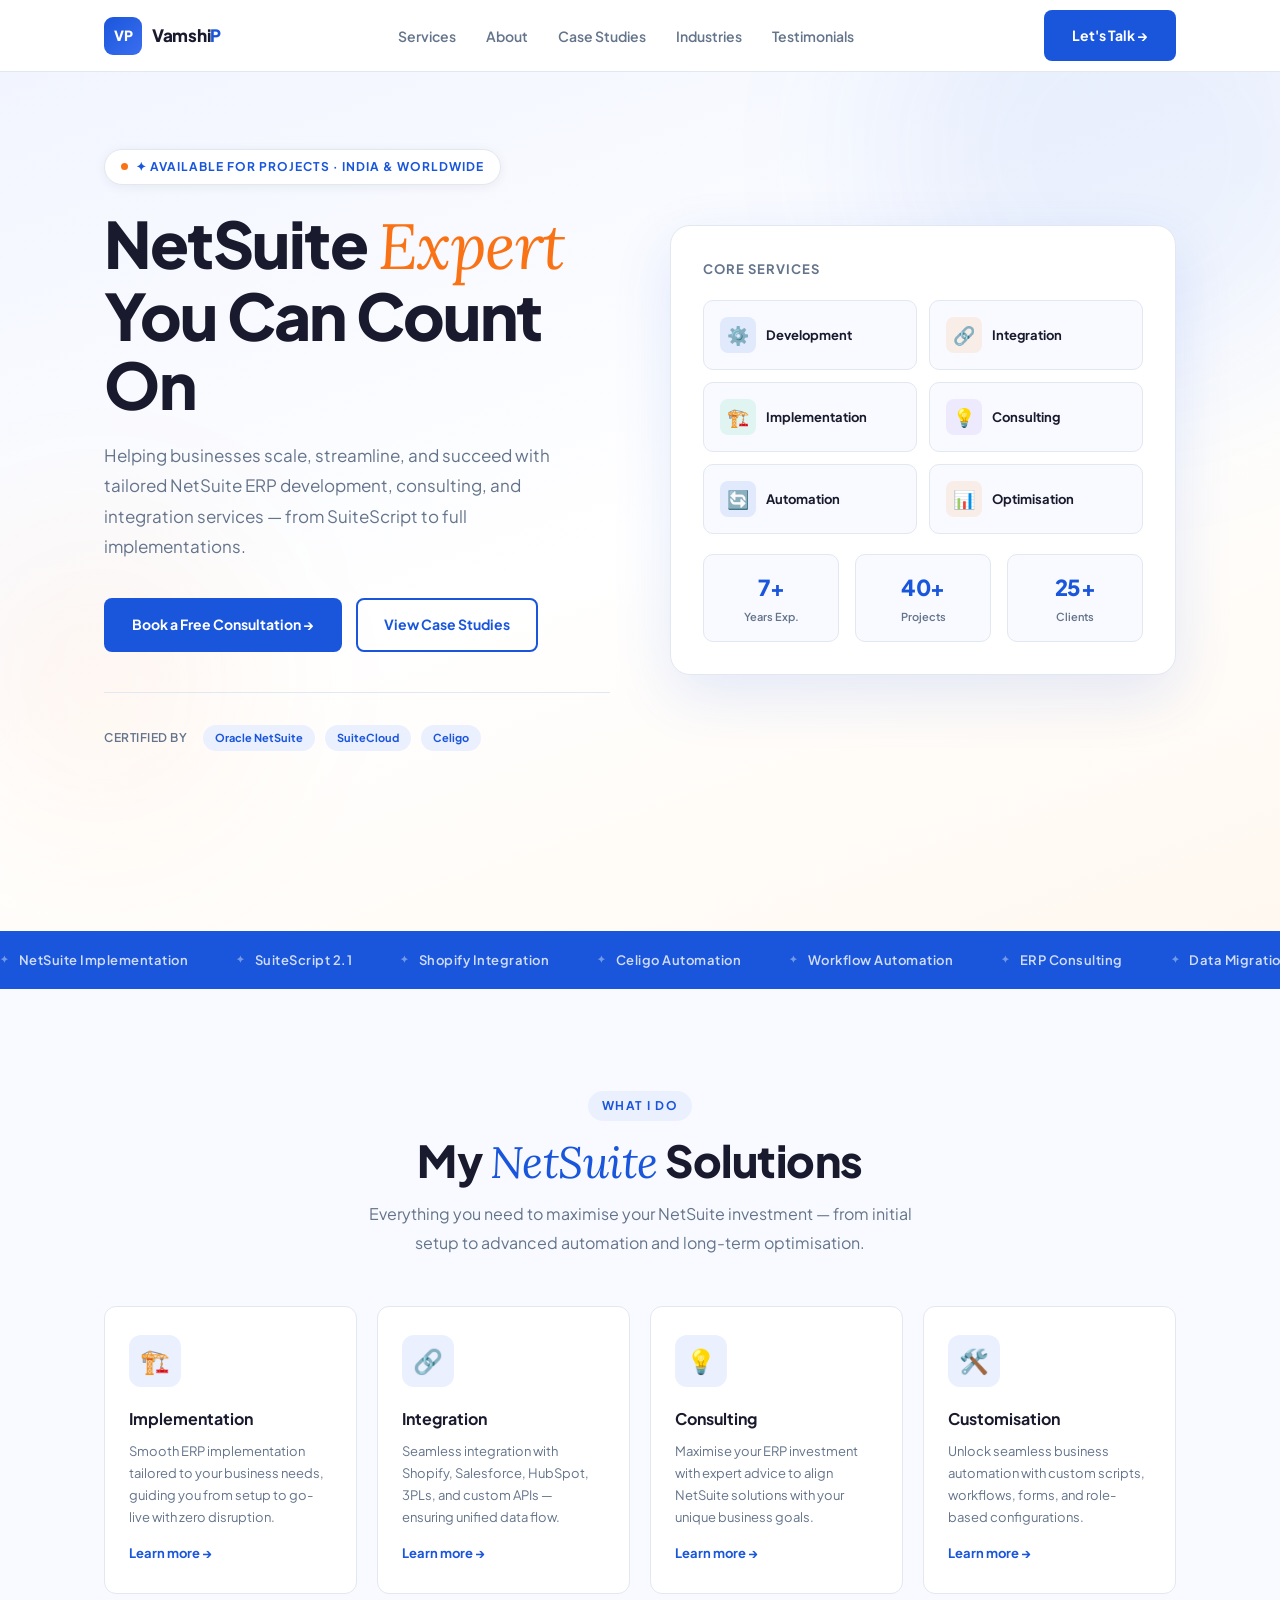
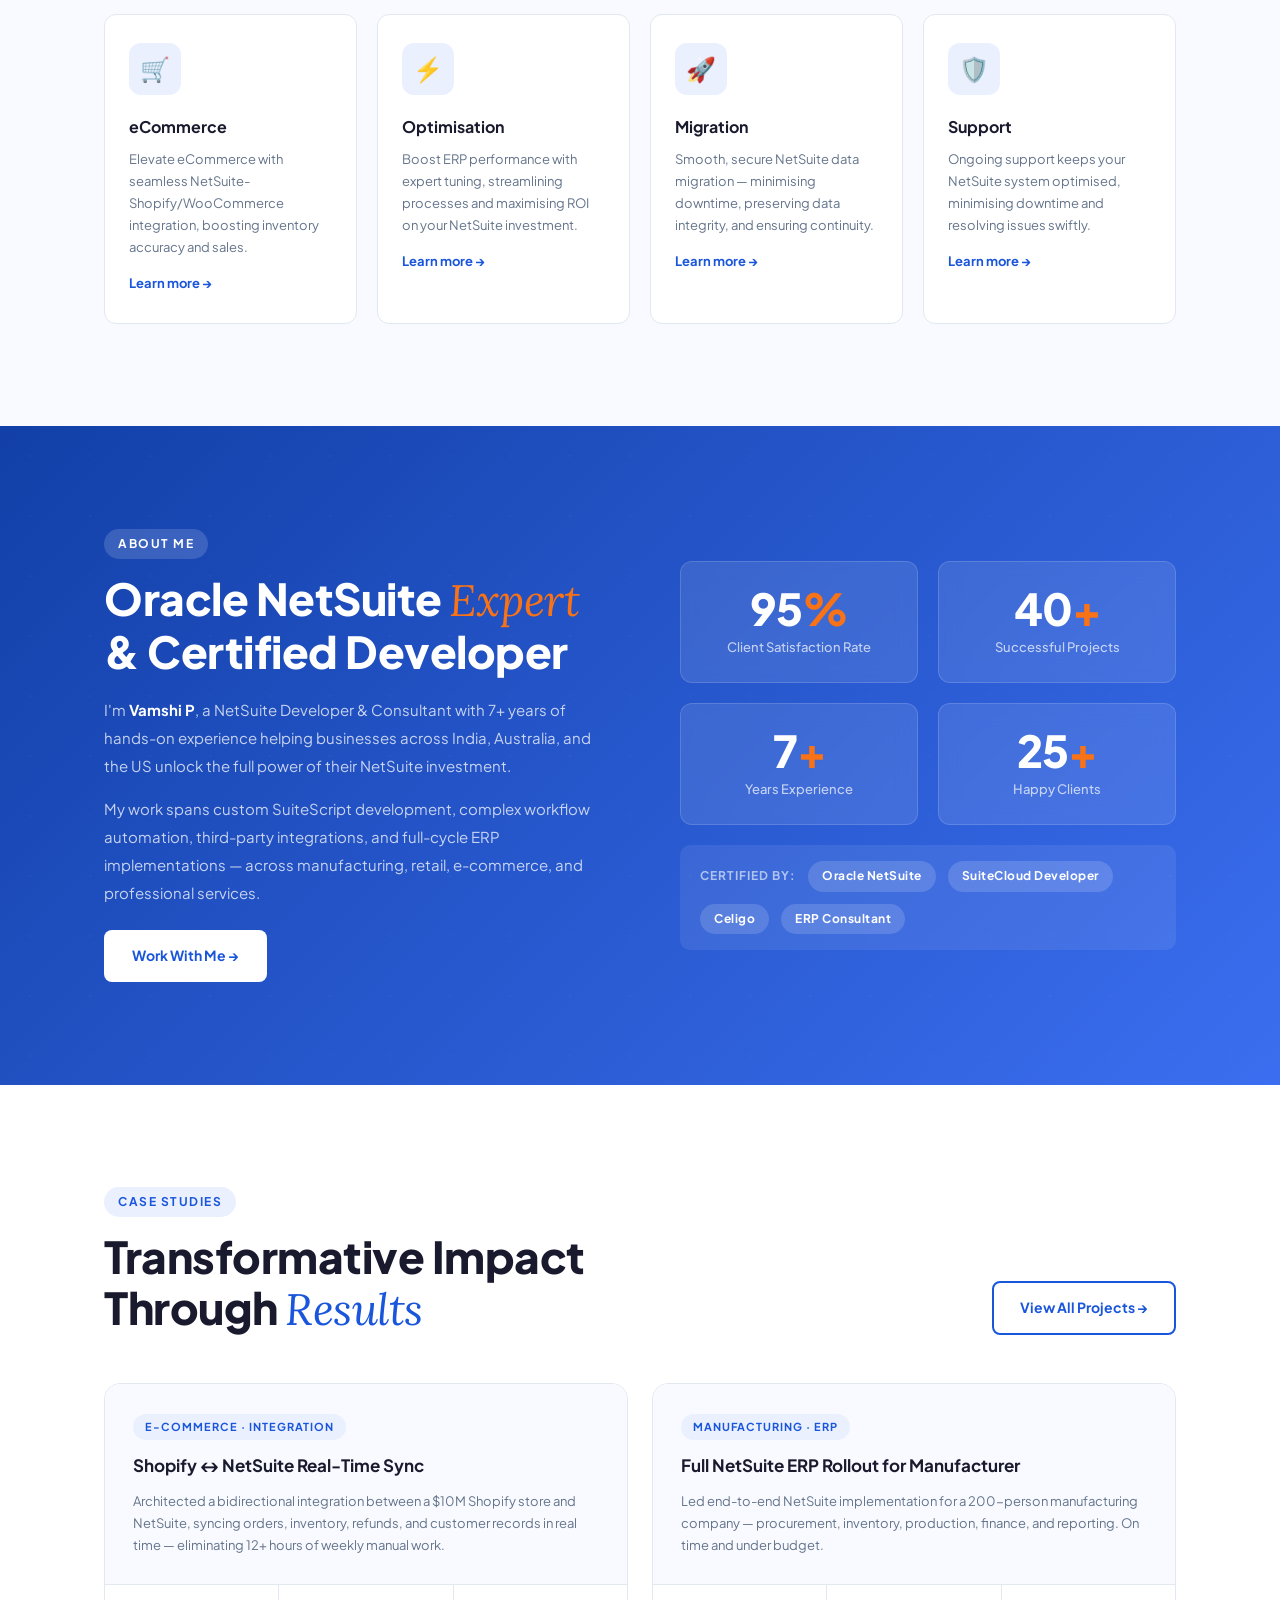
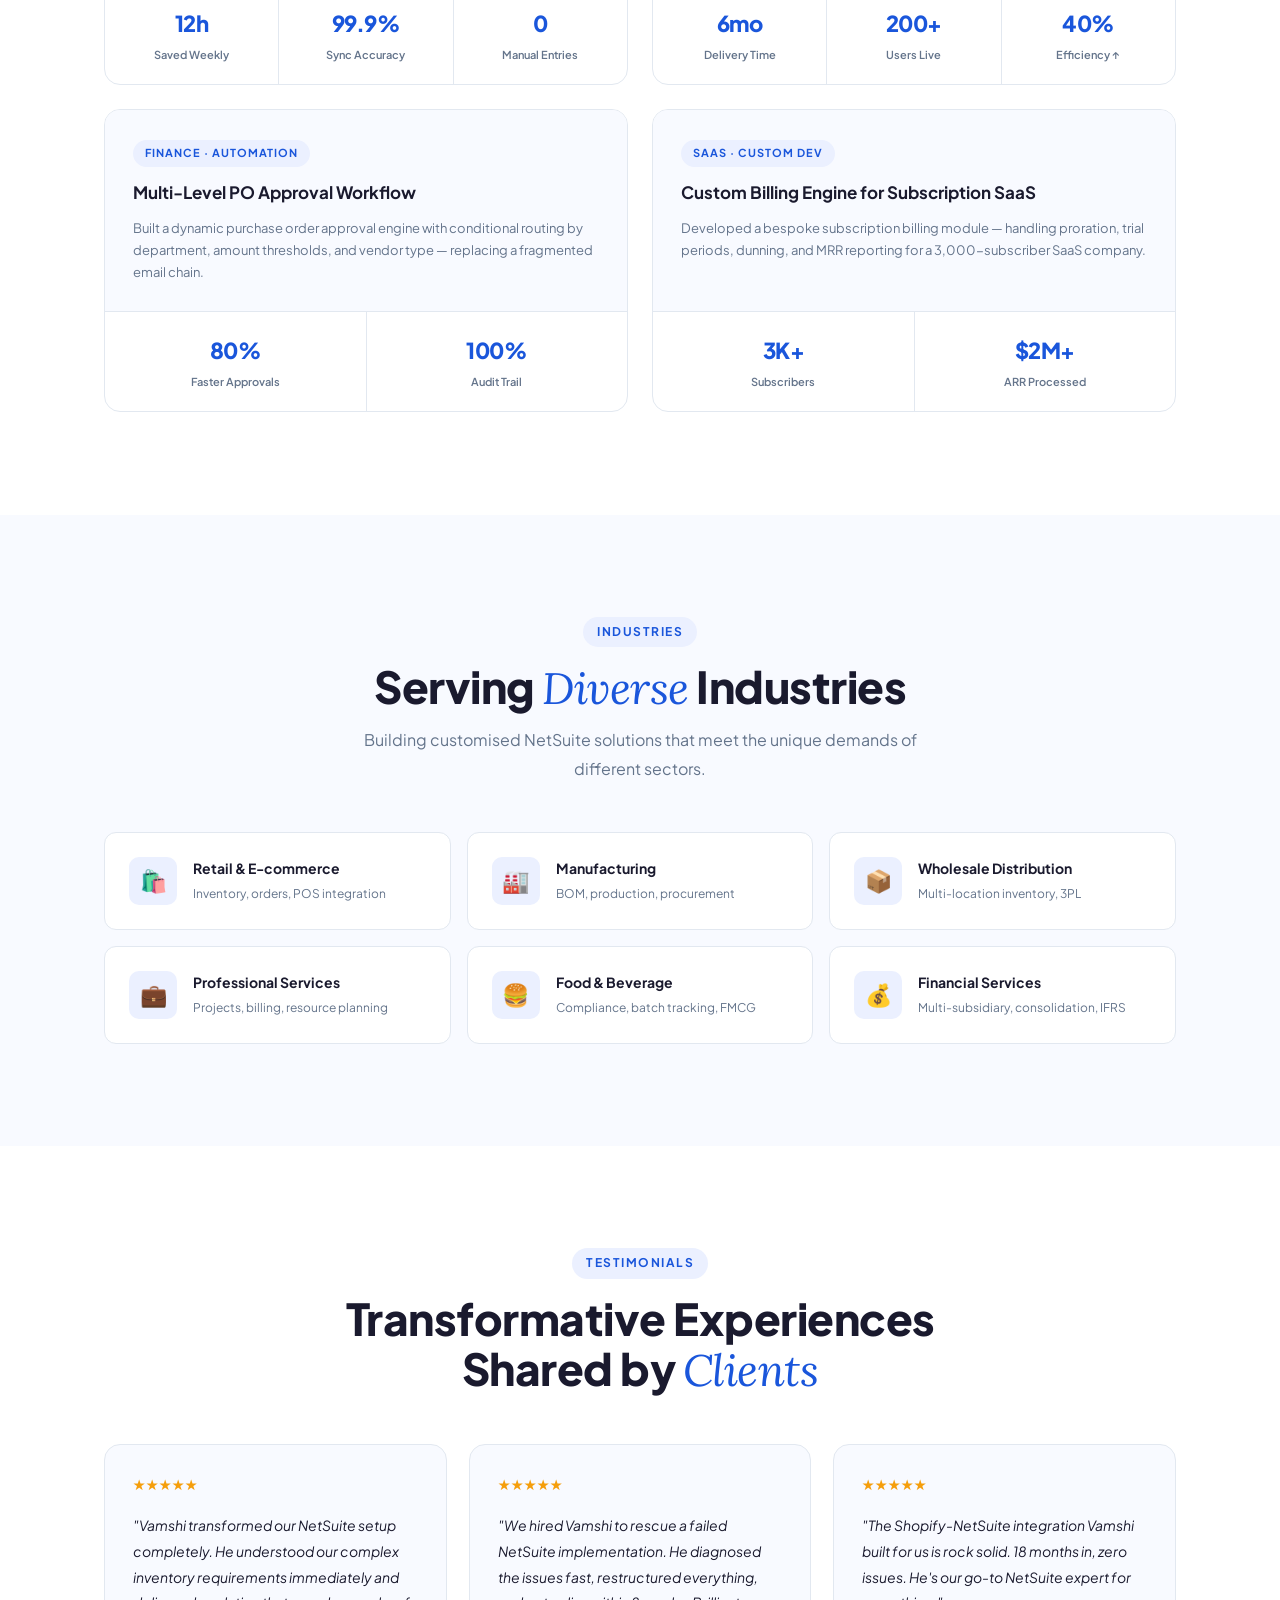
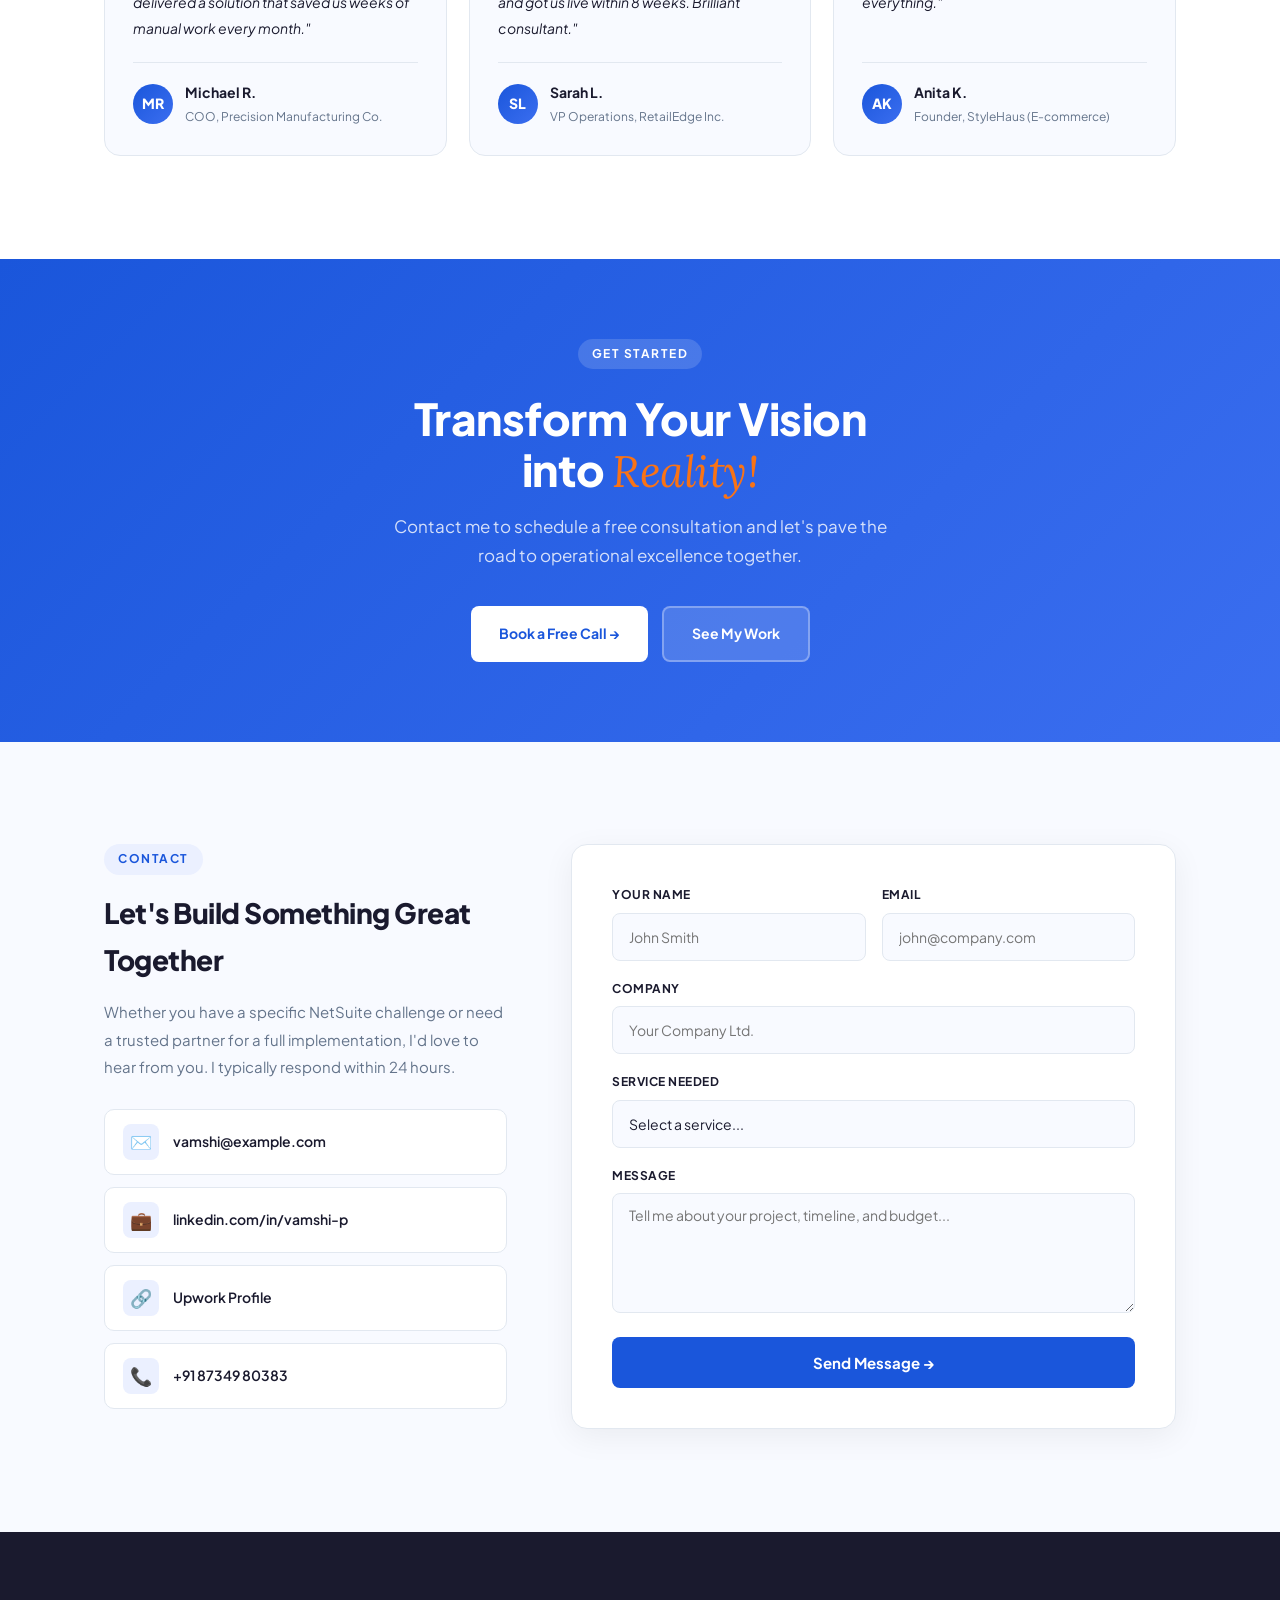
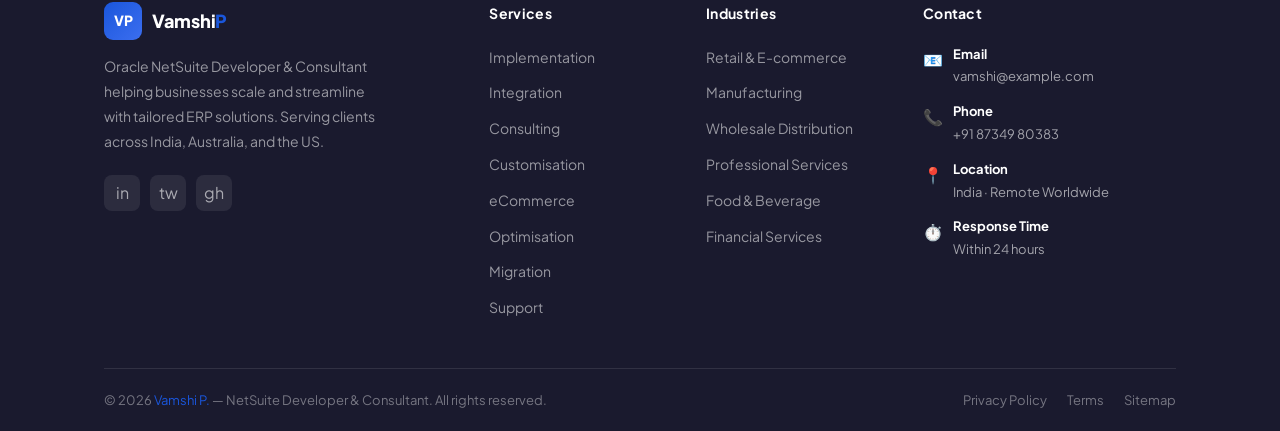
==== commit 0ed10179: "V_1_0" ====
--- a/index.html
+++ b/index.html
@@ -3,160 +3,314 @@
 <head>
 <meta charset="UTF-8">
 <meta name="viewport" content="width=device-width, initial-scale=1.0">
-<title>Vamshi P — NetSuite Developer & Consultant India</title>
-<meta name="description" content="Expert NetSuite Developer & Consultant based in India. SuiteScript development, implementation, integration and consulting services worldwide.">
-<link rel="stylesheet" href="assets/css/main.css">
-<link rel="stylesheet" href="assets/css/nav-footer.css">
+<title>Vamshi P | NetSuite Developer & Consultant</title>
+<link href="https://fonts.googleapis.com/css2?family=Plus+Jakarta+Sans:wght@300;400;500;600;700;800&family=Lora:ital,wght@0,400;0,600;1,400&display=swap" rel="stylesheet">
 <style>
-/* HOME-SPECIFIC */
-#hero { min-height:100svh; display:flex; align-items:center; padding-top:var(--nav-h); background:linear-gradient(160deg,#f0f4ff 0%,#fff 55%,#fff8f0 100%); position:relative; overflow:hidden; }
-.hero-blob { position:absolute; border-radius:50%; filter:blur(80px); pointer-events:none; }
-.hero-blob-1 { width:500px; height:500px; background:rgba(26,86,219,.07); top:-100px; right:-100px; }
-.hero-blob-2 { width:300px; height:300px; background:rgba(249,115,22,.06); bottom:80px; left:-50px; }
-.hero-inner { display:grid; grid-template-columns:1fr 1fr; gap:60px; align-items:center; padding:clamp(40px,6vw,80px) var(--px); max-width:1200px; margin:0 auto; width:100%; }
-.hero-badge { display:inline-flex; align-items:center; gap:8px; background:#fff; border:1px solid var(--border); color:var(--blue); font-size:12px; font-weight:700; letter-spacing:1px; text-transform:uppercase; padding:7px 16px; border-radius:100px; margin-bottom:22px; box-shadow:var(--shadow-sm); }
-.hero-badge::before { content:''; width:7px; height:7px; border-radius:50%; background:var(--orange); animation:blink 2s infinite; flex-shrink:0; }
-@keyframes blink { 0%,100%{opacity:1} 50%{opacity:.3} }
-h1 { font-size:clamp(36px,5.5vw,64px); font-weight:800; line-height:1.08; letter-spacing:-1.5px; color:var(--text); margin-bottom:18px; }
-h1 span { color:var(--blue); } h1 em { font-family:'Lora',serif; font-style:italic; font-weight:400; color:var(--orange); }
-.hero-desc { color:var(--muted); font-size:clamp(15px,1.6vw,17px); line-height:1.85; max-width:480px; margin-bottom:32px; }
-.hero-actions { display:flex; gap:14px; flex-wrap:wrap; }
-.hero-trust { display:flex; align-items:center; gap:14px; margin-top:36px; padding-top:28px; border-top:1px solid var(--border); flex-wrap:wrap; }
-.trust-label { font-size:12px; color:var(--muted); font-weight:600; letter-spacing:.5px; text-transform:uppercase; white-space:nowrap; }
-.trust-badges { display:flex; gap:8px; flex-wrap:wrap; }
-.trust-badge { background:var(--blue-light); color:var(--blue); font-size:11px; font-weight:700; padding:4px 12px; border-radius:100px; }
-/* Hero right card */
-.hero-card { background:#fff; border-radius:20px; padding:28px; box-shadow:var(--shadow-lg); border:1px solid var(--border); }
-.hero-card-title { font-size:12px; font-weight:700; color:var(--muted); text-transform:uppercase; letter-spacing:1px; margin-bottom:18px; }
-.service-pills { display:grid; grid-template-columns:1fr 1fr; gap:10px; }
-.service-pill { background:var(--light); border:1px solid var(--border); border-radius:10px; padding:14px 12px; display:flex; align-items:center; gap:10px; transition:all .2s; }
-.service-pill:hover { border-color:var(--blue); background:var(--blue-light); transform:translateY(-2px); }
-.pill-icon { width:34px; height:34px; border-radius:8px; display:grid; place-items:center; font-size:17px; flex-shrink:0; }
-.pill-icon.b { background:rgba(26,86,219,.1); } .pill-icon.o { background:rgba(249,115,22,.1); }
-.pill-icon.g { background:rgba(16,185,129,.1); }  .pill-icon.p { background:rgba(139,92,246,.1); }
-.pill-label { font-size:13px; font-weight:700; color:var(--text); }
-.stats-row { display:grid; grid-template-columns:repeat(3,1fr); gap:12px; margin-top:18px; }
-.stat-box { text-align:center; background:var(--light); border:1px solid var(--border); border-radius:10px; padding:12px 6px; }
-.stat-num { font-size:20px; font-weight:800; color:var(--blue); letter-spacing:-0.5px; }
-.stat-lbl { font-size:11px; color:var(--muted); margin-top:2px; font-weight:600; }
-/* Solutions */
-#solutions { background:var(--light); }
-.solutions-grid { display:grid; grid-template-columns:repeat(4,1fr); gap:18px; margin-top:44px; }
-.sol-card { background:#fff; border:1px solid var(--border); border-radius:var(--radius); padding:26px 22px; transition:all .25s; }
-.sol-card:hover { border-color:var(--blue); transform:translateY(-6px); box-shadow:var(--shadow-lg); }
-.sol-icon { width:50px; height:50px; border-radius:12px; background:var(--blue-light); display:grid; place-items:center; font-size:22px; margin-bottom:16px; transition:background .25s; }
-.sol-card:hover .sol-icon { background:var(--blue); }
-.sol-card h3 { font-size:15px; font-weight:700; margin-bottom:8px; }
-.sol-card p { font-size:13px; color:var(--muted); line-height:1.7; }
-.sol-link { display:inline-flex; align-items:center; gap:4px; color:var(--blue); font-size:13px; font-weight:700; text-decoration:none; margin-top:12px; transition:gap .2s; }
-.sol-link:hover { gap:8px; }
-/* About band */
-#about { background:linear-gradient(135deg,var(--blue-dark),var(--blue-mid)); position:relative; overflow:hidden; }
-#about::before { content:''; position:absolute; inset:0; background:url("data:image/svg+xml,%3Csvg width='60' height='60' viewBox='0 0 60 60' xmlns='http://www.w3.org/2000/svg'%3E%3Cg fill='%23fff' fill-opacity='0.04'%3E%3Ccircle cx='30' cy='30' r='1.5'/%3E%3C/g%3E%3C/svg%3E"); }
-.about-inner { display:grid; grid-template-columns:1fr 1fr; gap:80px; align-items:center; position:relative; z-index:1; }
-.about-left h2 { color:#fff; margin-bottom:18px; }
-.about-left h2 em { color:var(--orange); }
-.about-left p { color:rgba(255,255,255,.72); line-height:1.85; margin-bottom:14px; font-size:15px; }
-.about-right { display:grid; grid-template-columns:1fr 1fr; gap:16px; }
-.a-stat { background:rgba(255,255,255,.1); backdrop-filter:blur(10px); border:1px solid rgba(255,255,255,.15); border-radius:var(--radius); padding:22px; text-align:center; }
-.a-stat .num { font-size:clamp(30px,4vw,42px); font-weight:800; color:#fff; letter-spacing:-1px; line-height:1; }
-.a-stat .num span { color:var(--orange); }
-.a-stat .lbl { font-size:13px; color:rgba(255,255,255,.65); margin-top:6px; }
-.cert-strip { grid-column:1/-1; background:rgba(255,255,255,.08); border-radius:10px; padding:14px 18px; display:flex; align-items:center; gap:10px; flex-wrap:wrap; }
-.cert-tag { background:rgba(255,255,255,.15); color:#fff; font-size:11px; font-weight:700; padding:4px 12px; border-radius:100px; letter-spacing:.5px; }
-/* Cases */
-.cases-header { display:flex; justify-content:space-between; align-items:flex-end; margin-bottom:44px; flex-wrap:wrap; gap:16px; }
-.cases-grid { display:grid; grid-template-columns:repeat(2,1fr); gap:22px; }
-.case-card { border:1px solid var(--border); border-radius:16px; overflow:hidden; transition:all .25s; display:flex; flex-direction:column; }
-.case-card:hover { border-color:var(--blue); box-shadow:var(--shadow-lg); transform:translateY(-4px); }
-.case-top { padding:26px; background:var(--light); flex:1; }
-.case-type { display:inline-block; background:var(--blue-light); color:var(--blue); font-size:11px; font-weight:700; letter-spacing:1px; text-transform:uppercase; padding:4px 12px; border-radius:100px; margin-bottom:12px; }
-.case-card h3 { font-size:17px; font-weight:700; line-height:1.4; margin-bottom:10px; }
-.case-card p { font-size:13px; color:var(--muted); line-height:1.7; }
-.case-metrics { display:flex; border-top:1px solid var(--border); }
-.metric { flex:1; padding:18px; text-align:center; border-right:1px solid var(--border); }
-.metric:last-child { border-right:none; }
-.metric-n { font-size:20px; font-weight:800; color:var(--blue); letter-spacing:-0.5px; }
-.metric-l { font-size:11px; color:var(--muted); margin-top:3px; font-weight:600; }
-/* Industries */
-#industries { background:var(--light); }
-.ind-grid { display:grid; grid-template-columns:repeat(3,1fr); gap:14px; margin-top:44px; }
-.ind-card { background:#fff; border:1px solid var(--border); border-radius:var(--radius); padding:22px; display:flex; align-items:center; gap:14px; transition:all .22s; }
-.ind-card:hover { border-color:var(--blue); transform:translateX(4px); box-shadow:0 8px 24px rgba(26,86,219,.08); }
-.ind-icon { width:46px; height:46px; background:var(--blue-light); border-radius:10px; display:grid; place-items:center; font-size:20px; flex-shrink:0; }
-.ind-card h3 { font-size:14px; font-weight:700; }
-.ind-card p { font-size:12px; color:var(--muted); margin-top:2px; }
-/* Testimonials */
-.testi-grid { display:grid; grid-template-columns:repeat(3,1fr); gap:20px; margin-top:44px; }
-.testi-card { background:var(--light); border:1px solid var(--border); border-radius:16px; padding:26px; display:flex; flex-direction:column; transition:border-color .2s; }
-.testi-card:hover { border-color:var(--blue); }
-.t-stars { color:#f59e0b; font-size:13px; letter-spacing:1px; margin-bottom:14px; }
-.t-quote { font-size:14px; color:var(--text); line-height:1.85; flex:1; font-style:italic; }
-.t-author { display:flex; align-items:center; gap:12px; margin-top:18px; padding-top:16px; border-top:1px solid var(--border); }
-.t-avatar { width:38px; height:38px; border-radius:50%; background:linear-gradient(135deg,var(--blue),var(--blue-mid)); display:grid; place-items:center; font-weight:800; font-size:13px; color:#fff; flex-shrink:0; }
-.t-name { font-size:14px; font-weight:700; }
-.t-role { font-size:12px; color:var(--muted); margin-top:2px; }
-/* Blog preview */
-#blog-preview { background:var(--white); }
-.blog-grid { display:grid; grid-template-columns:repeat(3,1fr); gap:22px; margin-top:44px; }
-.blog-card { border:1px solid var(--border); border-radius:var(--radius); overflow:hidden; transition:all .25s; text-decoration:none; color:inherit; display:flex; flex-direction:column; }
-.blog-card:hover { border-color:var(--blue); box-shadow:var(--shadow-md); transform:translateY(-4px); }
-.blog-img { background:linear-gradient(135deg,var(--blue-light),var(--blue-pale)); height:160px; display:flex; align-items:center; justify-content:center; font-size:40px; }
-.blog-body { padding:22px; flex:1; display:flex; flex-direction:column; }
-.blog-meta { display:flex; align-items:center; gap:10px; margin-bottom:10px; }
-.blog-date { font-size:11px; color:var(--muted); font-weight:600; }
-.blog-card h3 { font-size:16px; font-weight:700; line-height:1.4; margin-bottom:8px; flex:1; }
-.blog-card p { font-size:13px; color:var(--muted); line-height:1.7; }
-.blog-read { display:inline-flex; align-items:center; gap:4px; color:var(--blue); font-size:13px; font-weight:700; margin-top:14px; }
-/* Contact */
-#contact { background:var(--light); }
-.contact-wrap { display:grid; grid-template-columns:1fr 1.5fr; gap:64px; align-items:start; }
-.contact-info h3 { font-size:clamp(22px,3vw,28px); font-weight:800; margin-bottom:12px; letter-spacing:-0.5px; }
-.contact-info p { color:var(--muted); line-height:1.85; margin-bottom:24px; }
-.c-items { display:flex; flex-direction:column; gap:10px; }
-.c-item { display:flex; align-items:center; gap:12px; padding:13px 16px; background:#fff; border:1px solid var(--border); border-radius:10px; text-decoration:none; color:var(--text); font-size:14px; font-weight:600; transition:all .2s; min-height:50px; }
-.c-item:hover { border-color:var(--blue); color:var(--blue); transform:translateX(4px); }
-.c-icon { width:34px; height:34px; background:var(--blue-light); border-radius:8px; display:grid; place-items:center; font-size:17px; flex-shrink:0; }
-.form-box { background:#fff; border-radius:16px; padding:clamp(22px,4vw,40px); box-shadow:var(--shadow-md); border:1px solid var(--border); }
-.form-row { display:grid; grid-template-columns:1fr 1fr; gap:14px; }
-.form-group { margin-bottom:16px; }
-.form-group label { display:block; font-size:11px; font-weight:700; color:var(--text); letter-spacing:.5px; text-transform:uppercase; margin-bottom:6px; }
-.form-group input,.form-group select,.form-group textarea { width:100%; background:var(--light); border:1.5px solid var(--border); border-radius:8px; padding:11px 14px; font-family:inherit; font-size:14px; color:var(--text); outline:none; transition:border-color .2s; appearance:none; min-height:46px; }
-.form-group input:focus,.form-group select:focus,.form-group textarea:focus { border-color:var(--blue); background:#fff; }
-.form-group textarea { resize:vertical; min-height:110px; }
-/* Responsive */
-@media(max-width:1024px) { .solutions-grid{grid-template-columns:repeat(2,1fr)} }
-@media(max-width:900px) {
-  .hero-inner{grid-template-columns:1fr} .hero-right{display:none}
-  .about-inner{grid-template-columns:1fr} .cases-grid{grid-template-columns:1fr}
-  .ind-grid{grid-template-columns:repeat(2,1fr)} .testi-grid{grid-template-columns:repeat(2,1fr)}
-  .blog-grid{grid-template-columns:repeat(2,1fr)} .contact-wrap{grid-template-columns:1fr}
+:root {
+  --blue: #1a56db;
+  --blue-dark: #1240a8;
+  --blue-light: #ebf0ff;
+  --blue-mid: #3b6ef0;
+  --orange: #f97316;
+  --text: #1a1a2e;
+  --muted: #64748b;
+  --light: #f8faff;
+  --white: #ffffff;
+  --border: #e2e8f0;
+  --nav-h: 72px;
+  --px: clamp(16px, 5vw, 80px);
+  --radius: 12px;
 }
-@media(max-width:540px) {
-  .solutions-grid{grid-template-columns:1fr} .ind-grid{grid-template-columns:1fr}
-  .testi-grid{grid-template-columns:1fr} .blog-grid{grid-template-columns:1fr}
-  .about-right{grid-template-columns:1fr} .form-row{grid-template-columns:1fr}
-  .hero-actions{flex-direction:column} .hero-actions .btn{max-width:300px; justify-content:center}
-  .cases-header{flex-direction:column; align-items:flex-start}
+
+*,*::before,*::after{box-sizing:border-box;margin:0;padding:0}
+html{scroll-behavior:smooth;-webkit-text-size-adjust:100%}
+body{font-family:'Plus Jakarta Sans',sans-serif;color:var(--text);background:var(--white);overflow-x:hidden;font-size:15px;line-height:1.7}
+
+/* ══ HELPERS ══ */
+.container{max-width:1200px;margin:0 auto;padding:0 var(--px)}
+.section-tag{display:inline-block;background:var(--blue-light);color:var(--blue);font-size:12px;font-weight:700;letter-spacing:1.5px;text-transform:uppercase;padding:5px 14px;border-radius:100px;margin-bottom:14px}
+h2.section-title{font-size:clamp(28px,4vw,44px);font-weight:800;line-height:1.15;letter-spacing:-0.5px;color:var(--text)}
+h2.section-title em{font-family:'Lora',serif;font-style:italic;color:var(--blue);font-weight:400}
+.section-sub{color:var(--muted);font-size:clamp(14px,1.5vw,16px);max-width:560px;margin-top:12px;line-height:1.8}
+section{padding:clamp(60px,8vw,110px) 0}
+
+.btn{display:inline-flex;align-items:center;gap:8px;font-family:inherit;font-weight:700;font-size:14px;cursor:pointer;border:none;transition:all .22s;text-decoration:none;white-space:nowrap;-webkit-tap-highlight-color:transparent}
+.btn-primary{background:var(--blue);color:#fff;padding:14px 28px;border-radius:8px}
+.btn-primary:hover{background:var(--blue-dark);transform:translateY(-2px);box-shadow:0 8px 24px rgba(26,86,219,.3)}
+.btn-outline{background:transparent;color:var(--blue);padding:13px 26px;border-radius:8px;border:2px solid var(--blue)}
+.btn-outline:hover{background:var(--blue);color:#fff;transform:translateY(-2px)}
+.btn-white{background:#fff;color:var(--blue);padding:14px 28px;border-radius:8px;font-weight:700}
+.btn-white:hover{background:var(--blue-light);transform:translateY(-2px)}
+
+/* ══ NAV ══ */
+nav{position:fixed;top:0;left:0;right:0;z-index:300;height:var(--nav-h);background:rgba(255,255,255,.97);backdrop-filter:blur(16px);border-bottom:1px solid var(--border);transition:box-shadow .3s}
+nav.scrolled{box-shadow:0 4px 24px rgba(0,0,0,.08)}
+.nav-inner{display:flex;align-items:center;justify-content:space-between;height:100%;max-width:1200px;margin:0 auto;padding:0 var(--px)}
+.logo{display:flex;align-items:center;gap:10px;text-decoration:none}
+.logo-mark{width:38px;height:38px;background:linear-gradient(135deg,var(--blue),var(--blue-mid));border-radius:9px;display:grid;place-items:center;font-weight:800;font-size:14px;color:#fff;letter-spacing:-0.5px;flex-shrink:0}
+.logo-text{font-size:17px;font-weight:800;color:var(--text);letter-spacing:-0.3px}
+.logo-text span{color:var(--blue)}
+.nav-links{display:flex;align-items:center;gap:2px;list-style:none}
+.nav-links a{color:var(--muted);text-decoration:none;font-size:14px;font-weight:600;padding:8px 14px;border-radius:6px;transition:all .2s}
+.nav-links a:hover{color:var(--blue);background:var(--blue-light)}
+.nav-cta{margin-left:12px}
+.hamburger{display:none;flex-direction:column;gap:5px;width:44px;height:44px;background:none;border:none;cursor:pointer;padding:10px;z-index:301}
+.hamburger span{display:block;width:22px;height:2px;background:var(--text);border-radius:2px;transition:all .3s;transform-origin:center}
+.hamburger.open span:nth-child(1){transform:translateY(7px) rotate(45deg)}
+.hamburger.open span:nth-child(2){opacity:0;transform:scaleX(0)}
+.hamburger.open span:nth-child(3){transform:translateY(-7px) rotate(-45deg)}
+.mobile-menu{display:none;position:fixed;top:var(--nav-h);left:0;right:0;bottom:0;background:#fff;z-index:299;flex-direction:column;align-items:center;justify-content:center;gap:8px;opacity:0;pointer-events:none;transition:opacity .3s}
+.mobile-menu.open{opacity:1;pointer-events:all}
+.mobile-menu a{font-size:clamp(22px,6vw,32px);font-weight:800;color:var(--text);text-decoration:none;padding:10px 24px;transition:color .2s;letter-spacing:-0.5px}
+.mobile-menu a:hover{color:var(--blue)}
+
+/* ══ HERO ══ */
+#hero{min-height:100svh;display:flex;align-items:center;padding-top:var(--nav-h);background:linear-gradient(160deg,#f0f4ff 0%,#fff 55%,#fff8f0 100%);position:relative;overflow:hidden}
+.hero-blob{position:absolute;border-radius:50%;filter:blur(80px);pointer-events:none}
+.hero-blob-1{width:500px;height:500px;background:rgba(26,86,219,.07);top:-100px;right:-100px}
+.hero-blob-2{width:300px;height:300px;background:rgba(249,115,22,.06);bottom:100px;left:-50px}
+.hero-inner{display:grid;grid-template-columns:1fr 1fr;gap:60px;align-items:center;max-width:1200px;margin:0 auto;padding:clamp(40px,6vw,80px) var(--px)}
+.hero-left{position:relative;z-index:1}
+.hero-badge{display:inline-flex;align-items:center;gap:8px;background:#fff;border:1px solid var(--border);color:var(--blue);font-size:12px;font-weight:700;letter-spacing:1px;text-transform:uppercase;padding:7px 16px;border-radius:100px;margin-bottom:24px;box-shadow:0 2px 12px rgba(0,0,0,.06)}
+.hero-badge::before{content:'';width:7px;height:7px;border-radius:50%;background:var(--orange);animation:blink 2s infinite}
+@keyframes blink{0%,100%{opacity:1}50%{opacity:.3}}
+h1{font-size:clamp(36px,5.5vw,64px);font-weight:800;line-height:1.08;letter-spacing:-1.5px;color:var(--text);margin-bottom:20px}
+h1 span{color:var(--blue)}
+h1 em{font-family:'Lora',serif;font-style:italic;font-weight:400;color:var(--orange)}
+.hero-desc{color:var(--muted);font-size:clamp(15px,1.6vw,17px);line-height:1.8;max-width:480px;margin-bottom:36px}
+.hero-actions{display:flex;gap:14px;flex-wrap:wrap}
+.hero-trust{display:flex;align-items:center;gap:16px;margin-top:40px;padding-top:32px;border-top:1px solid var(--border)}
+.trust-label{font-size:12px;color:var(--muted);font-weight:600;letter-spacing:.5px;text-transform:uppercase}
+.trust-badges{display:flex;gap:10px;align-items:center;flex-wrap:wrap}
+.trust-badge{background:var(--blue-light);color:var(--blue);font-size:11px;font-weight:700;padding:4px 12px;border-radius:100px}
+.hero-right{position:relative;z-index:1}
+.hero-card{background:#fff;border-radius:20px;padding:32px;box-shadow:0 20px 60px rgba(26,86,219,.12);border:1px solid var(--border)}
+.hero-card-title{font-size:13px;font-weight:700;color:var(--muted);text-transform:uppercase;letter-spacing:1px;margin-bottom:20px}
+.service-pills{display:grid;grid-template-columns:1fr 1fr;gap:12px}
+.service-pill{background:var(--light);border:1px solid var(--border);border-radius:10px;padding:16px;display:flex;align-items:center;gap:10px;transition:all .2s;cursor:default}
+.service-pill:hover{border-color:var(--blue);background:var(--blue-light);transform:translateY(-2px)}
+.pill-icon{width:36px;height:36px;border-radius:8px;display:grid;place-items:center;font-size:18px;flex-shrink:0}
+.pill-icon.blue{background:rgba(26,86,219,.1)}
+.pill-icon.orange{background:rgba(249,115,22,.1)}
+.pill-icon.green{background:rgba(16,185,129,.1)}
+.pill-icon.purple{background:rgba(139,92,246,.1)}
+.pill-label{font-size:13px;font-weight:700;color:var(--text)}
+.hero-stats-row{display:grid;grid-template-columns:repeat(3,1fr);gap:16px;margin-top:20px}
+.hero-stat{text-align:center;background:var(--light);border-radius:10px;padding:14px 8px;border:1px solid var(--border)}
+.hero-stat-num{font-size:22px;font-weight:800;color:var(--blue);letter-spacing:-0.5px}
+.hero-stat-label{font-size:11px;color:var(--muted);margin-top:2px;font-weight:600}
+
+/* ══ MARQUEE ══ */
+.marquee-section{background:var(--blue);padding:18px 0;overflow:hidden}
+.marquee-track{display:flex;gap:48px;animation:marquee 25s linear infinite;white-space:nowrap}
+.marquee-item{color:rgba(255,255,255,.8);font-size:13px;font-weight:600;letter-spacing:.5px;display:flex;align-items:center;gap:10px;flex-shrink:0}
+.marquee-item::before{content:'✦';color:rgba(255,255,255,.4);font-size:10px}
+@keyframes marquee{from{transform:translateX(0)}to{transform:translateX(-50%)}}
+
+/* ══ SOLUTIONS ══ */
+#solutions{background:var(--light)}
+.solutions-grid{display:grid;grid-template-columns:repeat(4,1fr);gap:20px;margin-top:48px}
+.solution-card{background:#fff;border:1px solid var(--border);border-radius:var(--radius);padding:28px 24px;transition:all .25s;cursor:default}
+.solution-card:hover{border-color:var(--blue);transform:translateY(-6px);box-shadow:0 16px 40px rgba(26,86,219,.12)}
+.sol-icon{width:52px;height:52px;border-radius:12px;background:var(--blue-light);display:grid;place-items:center;font-size:24px;margin-bottom:18px;transition:all .25s}
+.solution-card:hover .sol-icon{background:var(--blue);filter:grayscale(0)}
+.solution-card h3{font-size:16px;font-weight:700;color:var(--text);margin-bottom:8px}
+.solution-card p{font-size:13px;color:var(--muted);line-height:1.7}
+.sol-link{display:inline-flex;align-items:center;gap:4px;color:var(--blue);font-size:13px;font-weight:700;text-decoration:none;margin-top:14px;transition:gap .2s}
+.sol-link:hover{gap:8px}
+
+/* ══ ABOUT BAND ══ */
+#about-band{background:linear-gradient(135deg,var(--blue-dark) 0%,var(--blue-mid) 100%);position:relative;overflow:hidden}
+#about-band::before{content:'';position:absolute;inset:0;background:url("data:image/svg+xml,%3Csvg width='60' height='60' viewBox='0 0 60 60' xmlns='http://www.w3.org/2000/svg'%3E%3Cg fill='none' fill-rule='evenodd'%3E%3Cg fill='%23ffffff' fill-opacity='0.04'%3E%3Ccircle cx='30' cy='30' r='1'/%3E%3C/g%3E%3C/g%3E%3C/svg%3E")}
+.about-inner{display:grid;grid-template-columns:1fr 1fr;gap:80px;align-items:center;position:relative;z-index:1}
+.about-left h2{color:#fff;margin-bottom:20px}
+.about-left h2 em{color:var(--orange)}
+.about-left p{color:rgba(255,255,255,.75);line-height:1.85;margin-bottom:16px;font-size:15px}
+.about-right{display:grid;grid-template-columns:1fr 1fr;gap:20px}
+.about-stat-card{background:rgba(255,255,255,.1);backdrop-filter:blur(10px);border:1px solid rgba(255,255,255,.15);border-radius:var(--radius);padding:24px;text-align:center}
+.about-stat-card .num{font-size:clamp(32px,4vw,44px);font-weight:800;color:#fff;letter-spacing:-1px;line-height:1}
+.about-stat-card .num span{color:var(--orange)}
+.about-stat-card .lbl{font-size:13px;color:rgba(255,255,255,.7);margin-top:6px;font-weight:500}
+.cert-strip{grid-column:1/-1;background:rgba(255,255,255,.08);border-radius:10px;padding:16px 20px;display:flex;align-items:center;gap:12px;flex-wrap:wrap}
+.cert-tag{background:rgba(255,255,255,.15);color:#fff;font-size:12px;font-weight:700;padding:5px 14px;border-radius:100px;letter-spacing:.5px}
+
+/* ══ CASE STUDIES ══ */
+#cases{background:var(--white)}
+.cases-header{display:flex;justify-content:space-between;align-items:flex-end;margin-bottom:48px;flex-wrap:wrap;gap:20px}
+.cases-grid{display:grid;grid-template-columns:repeat(2,1fr);gap:24px}
+.case-card{border:1px solid var(--border);border-radius:16px;overflow:hidden;transition:all .25s;display:flex;flex-direction:column}
+.case-card:hover{border-color:var(--blue);box-shadow:0 16px 48px rgba(26,86,219,.1);transform:translateY(-4px)}
+.case-top{padding:28px;background:var(--light);flex:1}
+.case-tag{display:inline-block;background:var(--blue-light);color:var(--blue);font-size:11px;font-weight:700;letter-spacing:1px;text-transform:uppercase;padding:4px 12px;border-radius:100px;margin-bottom:14px}
+.case-card h3{font-size:17px;font-weight:700;color:var(--text);line-height:1.4;margin-bottom:12px}
+.case-card p{font-size:13px;color:var(--muted);line-height:1.7}
+.case-metrics{display:flex;gap:0;border-top:1px solid var(--border)}
+.case-metric{flex:1;padding:20px;text-align:center;border-right:1px solid var(--border)}
+.case-metric:last-child{border-right:none}
+.metric-num{font-size:22px;font-weight:800;color:var(--blue);letter-spacing:-0.5px}
+.metric-label{font-size:11px;color:var(--muted);margin-top:3px;font-weight:600}
+
+/* ══ INDUSTRIES ══ */
+#industries{background:var(--light)}
+.ind-grid{display:grid;grid-template-columns:repeat(3,1fr);gap:16px;margin-top:48px}
+.ind-card{background:#fff;border:1px solid var(--border);border-radius:var(--radius);padding:24px;display:flex;align-items:center;gap:16px;transition:all .22s;cursor:default}
+.ind-card:hover{border-color:var(--blue);transform:translateX(4px);box-shadow:0 8px 24px rgba(26,86,219,.08)}
+.ind-icon{width:48px;height:48px;background:var(--blue-light);border-radius:10px;display:grid;place-items:center;font-size:22px;flex-shrink:0;transition:all .22s}
+.ind-card:hover .ind-icon{background:var(--blue);filter:none}
+.ind-card h3{font-size:14px;font-weight:700;color:var(--text)}
+.ind-card p{font-size:12px;color:var(--muted);margin-top:3px}
+
+/* ══ TESTIMONIALS ══ */
+#testimonials{background:#fff}
+.testi-grid{display:grid;grid-template-columns:repeat(3,1fr);gap:22px;margin-top:48px}
+.testi-card{background:var(--light);border:1px solid var(--border);border-radius:16px;padding:28px;display:flex;flex-direction:column;transition:border-color .2s}
+.testi-card:hover{border-color:var(--blue)}
+.stars{color:#f59e0b;font-size:14px;letter-spacing:1px;margin-bottom:16px}
+.quote{font-size:14px;color:var(--text);line-height:1.85;flex:1;font-style:italic}
+.testi-author{display:flex;align-items:center;gap:12px;margin-top:20px;padding-top:18px;border-top:1px solid var(--border)}
+.avatar{width:40px;height:40px;border-radius:50%;background:linear-gradient(135deg,var(--blue),var(--blue-mid));display:grid;place-items:center;font-weight:800;font-size:14px;color:#fff;flex-shrink:0}
+.author-name{font-size:14px;font-weight:700;color:var(--text)}
+.author-role{font-size:12px;color:var(--muted);margin-top:2px}
+
+/* ══ CTA BAND ══ */
+#cta-band{background:linear-gradient(135deg,var(--blue) 0%,var(--blue-mid) 100%);text-align:center;padding:80px var(--px)}
+#cta-band h2{color:#fff;margin-bottom:16px}
+#cta-band p{color:rgba(255,255,255,.8);font-size:17px;max-width:520px;margin:0 auto 36px}
+.cta-buttons{display:flex;gap:14px;justify-content:center;flex-wrap:wrap}
+
+/* ══ CONTACT ══ */
+#contact{background:var(--light)}
+.contact-grid{display:grid;grid-template-columns:1fr 1.5fr;gap:64px;align-items:start}
+.contact-info h3{font-size:clamp(22px,3vw,28px);font-weight:800;color:var(--text);margin-bottom:14px;letter-spacing:-0.5px}
+.contact-info p{color:var(--muted);line-height:1.85;margin-bottom:28px}
+.contact-items{display:flex;flex-direction:column;gap:12px}
+.contact-item{display:flex;align-items:center;gap:14px;padding:14px 18px;background:#fff;border:1px solid var(--border);border-radius:10px;text-decoration:none;color:var(--text);font-size:14px;font-weight:600;transition:all .2s;min-height:52px}
+.contact-item:hover{border-color:var(--blue);color:var(--blue);transform:translateX(4px)}
+.contact-item-icon{width:36px;height:36px;background:var(--blue-light);border-radius:8px;display:grid;place-items:center;font-size:18px;flex-shrink:0}
+.contact-form-wrap{background:#fff;border-radius:16px;padding:clamp(24px,4vw,40px);box-shadow:0 8px 32px rgba(0,0,0,.06);border:1px solid var(--border)}
+.form-row{display:grid;grid-template-columns:1fr 1fr;gap:16px}
+.form-group{margin-bottom:18px}
+.form-group label{display:block;font-size:12px;font-weight:700;color:var(--text);letter-spacing:.5px;text-transform:uppercase;margin-bottom:7px}
+.form-group input,.form-group select,.form-group textarea{width:100%;background:var(--light);border:1.5px solid var(--border);border-radius:8px;padding:12px 16px;font-family:inherit;font-size:14px;color:var(--text);outline:none;transition:border-color .2s;appearance:none;min-height:48px}
+.form-group input:focus,.form-group select:focus,.form-group textarea:focus{border-color:var(--blue);background:#fff}
+.form-group textarea{resize:vertical;min-height:120px}
+
+/* ══ FOOTER ══ */
+footer{background:var(--text);padding:clamp(40px,6vw,70px) 0 0}
+.footer-grid{display:grid;grid-template-columns:2fr 1fr 1fr 1.5fr;gap:48px;padding-bottom:48px;border-bottom:1px solid rgba(255,255,255,.1)}
+.footer-brand .logo-text{color:#fff;font-size:18px}
+.footer-brand p{color:rgba(255,255,255,.55);font-size:14px;line-height:1.8;margin-top:14px;max-width:280px}
+.footer-social{display:flex;gap:10px;margin-top:20px}
+.social-btn{width:36px;height:36px;background:rgba(255,255,255,.08);border-radius:8px;display:grid;place-items:center;color:rgba(255,255,255,.6);font-size:16px;text-decoration:none;transition:all .2s}
+.social-btn:hover{background:var(--blue);color:#fff}
+.footer-col h4{color:#fff;font-size:14px;font-weight:700;margin-bottom:18px;letter-spacing:.3px}
+.footer-col ul{list-style:none;display:flex;flex-direction:column;gap:10px}
+.footer-col ul li a{color:rgba(255,255,255,.55);text-decoration:none;font-size:14px;transition:color .2s}
+.footer-col ul li a:hover{color:#fff}
+.footer-contact-item{display:flex;gap:10px;margin-bottom:14px}
+.fci-icon{color:var(--blue);font-size:16px;flex-shrink:0;margin-top:2px}
+.fci-text{color:rgba(255,255,255,.6);font-size:13px;line-height:1.6}
+.fci-text strong{color:#fff;display:block;font-size:13px;margin-bottom:2px}
+.footer-bottom{display:flex;justify-content:space-between;align-items:center;padding:20px 0;flex-wrap:wrap;gap:12px}
+.footer-copy{color:rgba(255,255,255,.4);font-size:13px}
+.footer-copy span{color:var(--blue)}
+.footer-links{display:flex;gap:20px}
+.footer-links a{color:rgba(255,255,255,.4);text-decoration:none;font-size:13px;transition:color .2s}
+.footer-links a:hover{color:#fff}
+
+/* ══ REVEAL ══ */
+.reveal{opacity:0;transform:translateY(24px);transition:opacity .6s ease,transform .6s ease}
+.reveal.visible{opacity:1;transform:none}
+.reveal-left{opacity:0;transform:translateX(-24px);transition:opacity .6s ease,transform .6s ease}
+.reveal-left.visible{opacity:1;transform:none}
+.reveal-right{opacity:0;transform:translateX(24px);transition:opacity .6s ease,transform .6s ease}
+.reveal-right.visible{opacity:1;transform:none}
+
+/* ══ TABLET ≤ 1024px ══ */
+@media(max-width:1024px){
+  .solutions-grid{grid-template-columns:repeat(2,1fr)}
+  .footer-grid{grid-template-columns:1fr 1fr}
+}
+
+/* ══ TABLET ≤ 900px ══ */
+@media(max-width:900px){
+  .nav-links,.nav-cta{display:none}
+  .hamburger{display:flex}
+  .mobile-menu{display:flex}
+  .hero-inner{grid-template-columns:1fr}
+  .hero-right{display:none}
+  .about-inner{grid-template-columns:1fr}
+  .cases-grid{grid-template-columns:1fr}
+  .ind-grid{grid-template-columns:repeat(2,1fr)}
+  .testi-grid{grid-template-columns:repeat(2,1fr)}
+  .contact-grid{grid-template-columns:1fr}
+  .footer-grid{grid-template-columns:1fr 1fr}
+}
+
+/* ══ MOBILE ≤ 540px ══ */
+@media(max-width:540px){
+  .solutions-grid{grid-template-columns:1fr}
+  .ind-grid{grid-template-columns:1fr}
+  .testi-grid{grid-template-columns:1fr}
+  .hero-actions{flex-direction:column}
+  .btn-primary,.btn-outline{width:100%;max-width:300px;justify-content:center}
+  .service-pills{grid-template-columns:1fr}
+  .about-right{grid-template-columns:1fr}
+  .form-row{grid-template-columns:1fr}
+  .footer-grid{grid-template-columns:1fr}
+  .cases-header{flex-direction:column;align-items:flex-start}
+  .footer-bottom{flex-direction:column;text-align:center}
+  .footer-links{justify-content:center}
+  .hero-trust{flex-direction:column;align-items:flex-start;gap:10px}
+  .cta-buttons{flex-direction:column;align-items:center}
 }
 </style>
 </head>
 <body>
 
-<div id="nav-placeholder"></div>
-
-<!-- HERO -->
+<!-- ══ NAV ══ -->
+<nav id="navbar">
+  <div class="nav-inner">
+    <a href="#" class="logo">
+      <div class="logo-mark">VP</div>
+      <span class="logo-text">Vamshi<span>P</span></span>
+    </a>
+    <ul class="nav-links">
+      <li><a href="#solutions">Services</a></li>
+      <li><a href="#about-band">About</a></li>
+      <li><a href="#cases">Case Studies</a></li>
+      <li><a href="#industries">Industries</a></li>
+      <li><a href="#testimonials">Testimonials</a></li>
+    </ul>
+    <a href="#contact" class="btn btn-primary nav-cta">Let's Talk →</a>
+    <button class="hamburger" id="hamburger" aria-label="Menu">
+      <span></span><span></span><span></span>
+    </button>
+  </div>
+</nav>
+
+<!-- Mobile Menu -->
+<div class="mobile-menu" id="mobileMenu">
+  <a href="#solutions" class="mob-link">Services</a>
+  <a href="#about-band" class="mob-link">About</a>
+  <a href="#cases" class="mob-link">Case Studies</a>
+  <a href="#industries" class="mob-link">Industries</a>
+  <a href="#testimonials" class="mob-link">Testimonials</a>
+  <a href="#contact" class="mob-link" style="color:var(--blue)">Contact →</a>
+</div>
+
+<!-- ══ HERO ══ -->
 <section id="hero">
   <div class="hero-blob hero-blob-1"></div>
   <div class="hero-blob hero-blob-2"></div>
   <div class="hero-inner">
     <div class="hero-left">
-      <div class="hero-badge">✦ Available for Projects · India &amp; Worldwide</div>
-      <h1>NetSuite <em>Expert</em><br>You Can <span>Count On</span></h1>
+      <div class="hero-badge">✦ Available for Projects · India & Worldwide</div>
+      <h1>NetSuite <em>Expert</em><br>You Can Count On</h1>
       <p class="hero-desc">Helping businesses scale, streamline, and succeed with tailored NetSuite ERP development, consulting, and integration services — from SuiteScript to full implementations.</p>
       <div class="hero-actions">
-        <a href="#contact" class="btn btn-primary btn-lg">Book a Free Consultation →</a>
-        <a href="case-studies/index.html" class="btn btn-outline btn-lg">View Case Studies</a>
+        <a href="#contact" class="btn btn-primary">Book a Free Consultation →</a>
+        <a href="#cases" class="btn btn-outline">View Case Studies</a>
       </div>
       <div class="hero-trust">
         <span class="trust-label">Certified by</span>
@@ -171,81 +325,178 @@
       <div class="hero-card">
         <div class="hero-card-title">Core Services</div>
         <div class="service-pills">
-          <div class="service-pill"><div class="pill-icon b">⚙️</div><span class="pill-label">Development</span></div>
-          <div class="service-pill"><div class="pill-icon o">🔗</div><span class="pill-label">Integration</span></div>
-          <div class="service-pill"><div class="pill-icon g">🏗️</div><span class="pill-label">Implementation</span></div>
-          <div class="service-pill"><div class="pill-icon p">💡</div><span class="pill-label">Consulting</span></div>
-          <div class="service-pill"><div class="pill-icon b">🔄</div><span class="pill-label">Automation</span></div>
-          <div class="service-pill"><div class="pill-icon o">📊</div><span class="pill-label">Optimisation</span></div>
-        </div>
-        <div class="stats-row">
-          <div class="stat-box"><div class="stat-num">7+</div><div class="stat-lbl">Years</div></div>
-          <div class="stat-box"><div class="stat-num">40+</div><div class="stat-lbl">Projects</div></div>
-          <div class="stat-box"><div class="stat-num">25+</div><div class="stat-lbl">Clients</div></div>
+          <div class="service-pill">
+            <div class="pill-icon blue">⚙️</div>
+            <span class="pill-label">Development</span>
+          </div>
+          <div class="service-pill">
+            <div class="pill-icon orange">🔗</div>
+            <span class="pill-label">Integration</span>
+          </div>
+          <div class="service-pill">
+            <div class="pill-icon green">🏗️</div>
+            <span class="pill-label">Implementation</span>
+          </div>
+          <div class="service-pill">
+            <div class="pill-icon purple">💡</div>
+            <span class="pill-label">Consulting</span>
+          </div>
+          <div class="service-pill">
+            <div class="pill-icon blue">🔄</div>
+            <span class="pill-label">Automation</span>
+          </div>
+          <div class="service-pill">
+            <div class="pill-icon orange">📊</div>
+            <span class="pill-label">Optimisation</span>
+          </div>
+        </div>
+        <div class="hero-stats-row">
+          <div class="hero-stat">
+            <div class="hero-stat-num">7+</div>
+            <div class="hero-stat-label">Years Exp.</div>
+          </div>
+          <div class="hero-stat">
+            <div class="hero-stat-num">40+</div>
+            <div class="hero-stat-label">Projects</div>
+          </div>
+          <div class="hero-stat">
+            <div class="hero-stat-num">25+</div>
+            <div class="hero-stat-label">Clients</div>
+          </div>
         </div>
       </div>
     </div>
   </div>
 </section>
 
-<!-- MARQUEE -->
+<!-- ══ MARQUEE ══ -->
 <div class="marquee-section">
   <div class="marquee-track">
-    <span class="marquee-item">NetSuite Implementation</span><span class="marquee-item">SuiteScript 2.1</span><span class="marquee-item">Shopify Integration</span><span class="marquee-item">Celigo Automation</span><span class="marquee-item">Workflow Automation</span><span class="marquee-item">ERP Consulting</span><span class="marquee-item">Data Migration</span><span class="marquee-item">SuiteCommerce</span><span class="marquee-item">NetSuite Optimisation</span><span class="marquee-item">RESTlet APIs</span>
-    <span class="marquee-item">NetSuite Implementation</span><span class="marquee-item">SuiteScript 2.1</span><span class="marquee-item">Shopify Integration</span><span class="marquee-item">Celigo Automation</span><span class="marquee-item">Workflow Automation</span><span class="marquee-item">ERP Consulting</span><span class="marquee-item">Data Migration</span><span class="marquee-item">SuiteCommerce</span><span class="marquee-item">NetSuite Optimisation</span><span class="marquee-item">RESTlet APIs</span>
+    <span class="marquee-item">NetSuite Implementation</span>
+    <span class="marquee-item">SuiteScript 2.1</span>
+    <span class="marquee-item">Shopify Integration</span>
+    <span class="marquee-item">Celigo Automation</span>
+    <span class="marquee-item">Workflow Automation</span>
+    <span class="marquee-item">ERP Consulting</span>
+    <span class="marquee-item">Data Migration</span>
+    <span class="marquee-item">SuiteCommerce</span>
+    <span class="marquee-item">NetSuite Optimisation</span>
+    <span class="marquee-item">RESTlet APIs</span>
+    <span class="marquee-item">NetSuite Implementation</span>
+    <span class="marquee-item">SuiteScript 2.1</span>
+    <span class="marquee-item">Shopify Integration</span>
+    <span class="marquee-item">Celigo Automation</span>
+    <span class="marquee-item">Workflow Automation</span>
+    <span class="marquee-item">ERP Consulting</span>
+    <span class="marquee-item">Data Migration</span>
+    <span class="marquee-item">SuiteCommerce</span>
+    <span class="marquee-item">NetSuite Optimisation</span>
+    <span class="marquee-item">RESTlet APIs</span>
   </div>
 </div>
 
-<!-- SOLUTIONS -->
+<!-- ══ SOLUTIONS ══ -->
 <section id="solutions">
   <div class="container">
-    <div class="text-center">
+    <div style="text-align:center;margin-bottom:0">
       <span class="section-tag">What I Do</span>
       <h2 class="section-title reveal">My <em>NetSuite</em> Solutions</h2>
-      <p class="section-sub reveal">Everything you need to maximise your NetSuite investment — from setup to advanced automation.</p>
+      <p class="section-sub reveal" style="margin:12px auto 0">Everything you need to maximise your NetSuite investment — from initial setup to advanced automation and long-term optimisation.</p>
     </div>
     <div class="solutions-grid">
-      <div class="sol-card reveal"><div class="sol-icon">🏗️</div><h3>Implementation</h3><p>Smooth ERP setup tailored to your business, from discovery to go-live.</p><a href="services/netsuite-implementation.html" class="sol-link">Learn more →</a></div>
-      <div class="sol-card reveal"><div class="sol-icon">🔗</div><h3>Integration</h3><p>Connect NetSuite to Shopify, Salesforce, HubSpot &amp; custom APIs.</p><a href="services/netsuite-integration.html" class="sol-link">Learn more →</a></div>
-      <div class="sol-card reveal"><div class="sol-icon">⚙️</div><h3>SuiteScript Dev</h3><p>Custom scripts — User Event, Map/Reduce, RESTlet, Scheduled &amp; more.</p><a href="services/suitescript-development.html" class="sol-link">Learn more →</a></div>
-      <div class="sol-card reveal"><div class="sol-icon">💡</div><h3>Consulting</h3><p>Expert advice to align NetSuite with your unique business goals.</p><a href="services/index.html" class="sol-link">Learn more →</a></div>
-      <div class="sol-card reveal"><div class="sol-icon">🛠️</div><h3>Customisation</h3><p>Custom records, forms, workflows and role-based configurations.</p><a href="services/index.html" class="sol-link">Learn more →</a></div>
-      <div class="sol-card reveal"><div class="sol-icon">⚡</div><h3>Optimisation</h3><p>Boost ERP performance, streamline processes, maximise ROI.</p><a href="services/index.html" class="sol-link">Learn more →</a></div>
-      <div class="sol-card reveal"><div class="sol-icon">🚀</div><h3>Migration</h3><p>Secure NetSuite data migration with zero data loss and minimal downtime.</p><a href="services/index.html" class="sol-link">Learn more →</a></div>
-      <div class="sol-card reveal"><div class="sol-icon">🛡️</div><h3>Support</h3><p>Ongoing support to keep your system optimised and running smoothly.</p><a href="services/index.html" class="sol-link">Learn more →</a></div>
+      <div class="solution-card reveal">
+        <div class="sol-icon">🏗️</div>
+        <h3>Implementation</h3>
+        <p>Smooth ERP implementation tailored to your business needs, guiding you from setup to go-live with zero disruption.</p>
+        <a href="#contact" class="sol-link">Learn more →</a>
+      </div>
+      <div class="solution-card reveal">
+        <div class="sol-icon">🔗</div>
+        <h3>Integration</h3>
+        <p>Seamless integration with Shopify, Salesforce, HubSpot, 3PLs, and custom APIs — ensuring unified data flow.</p>
+        <a href="#contact" class="sol-link">Learn more →</a>
+      </div>
+      <div class="solution-card reveal">
+        <div class="sol-icon">💡</div>
+        <h3>Consulting</h3>
+        <p>Maximise your ERP investment with expert advice to align NetSuite solutions with your unique business goals.</p>
+        <a href="#contact" class="sol-link">Learn more →</a>
+      </div>
+      <div class="solution-card reveal">
+        <div class="sol-icon">🛠️</div>
+        <h3>Customisation</h3>
+        <p>Unlock seamless business automation with custom scripts, workflows, forms, and role-based configurations.</p>
+        <a href="#contact" class="sol-link">Learn more →</a>
+      </div>
+      <div class="solution-card reveal">
+        <div class="sol-icon">🛒</div>
+        <h3>eCommerce</h3>
+        <p>Elevate eCommerce with seamless NetSuite-Shopify/WooCommerce integration, boosting inventory accuracy and sales.</p>
+        <a href="#contact" class="sol-link">Learn more →</a>
+      </div>
+      <div class="solution-card reveal">
+        <div class="sol-icon">⚡</div>
+        <h3>Optimisation</h3>
+        <p>Boost ERP performance with expert tuning, streamlining processes and maximising ROI on your NetSuite investment.</p>
+        <a href="#contact" class="sol-link">Learn more →</a>
+      </div>
+      <div class="solution-card reveal">
+        <div class="sol-icon">🚀</div>
+        <h3>Migration</h3>
+        <p>Smooth, secure NetSuite data migration — minimising downtime, preserving data integrity, and ensuring continuity.</p>
+        <a href="#contact" class="sol-link">Learn more →</a>
+      </div>
+      <div class="solution-card reveal">
+        <div class="sol-icon">🛡️</div>
+        <h3>Support</h3>
+        <p>Ongoing support keeps your NetSuite system optimised, minimising downtime and resolving issues swiftly.</p>
+        <a href="#contact" class="sol-link">Learn more →</a>
+      </div>
     </div>
   </div>
 </section>
 
-<!-- ABOUT -->
-<section id="about">
+<!-- ══ ABOUT BAND ══ -->
+<section id="about-band">
   <div class="container">
     <div class="about-inner">
       <div class="about-left reveal-left">
         <span class="section-tag" style="background:rgba(255,255,255,.15);color:#fff">About Me</span>
-        <h2 class="section-title">Oracle NetSuite <em>Certified</em> Developer &amp; Consultant</h2>
+        <h2 class="section-title" style="color:#fff;margin-bottom:20px">Oracle NetSuite <em>Expert</em> &amp; Certified Developer</h2>
         <p>I'm <strong style="color:#fff">Vamshi P</strong>, a NetSuite Developer &amp; Consultant with 7+ years of hands-on experience helping businesses across India, Australia, and the US unlock the full power of their NetSuite investment.</p>
-        <p>My work spans custom SuiteScript development, workflow automation, third-party integrations, and full-cycle ERP implementations — across manufacturing, retail, e-commerce, and professional services.</p>
+        <p>My work spans custom SuiteScript development, complex workflow automation, third-party integrations, and full-cycle ERP implementations — across manufacturing, retail, e-commerce, and professional services.</p>
         <a href="#contact" class="btn btn-white" style="margin-top:8px">Work With Me →</a>
       </div>
       <div class="about-right reveal-right">
-        <div class="a-stat"><div class="num">95<span>%</span></div><div class="lbl">Client Satisfaction</div></div>
-        <div class="a-stat"><div class="num">40<span>+</span></div><div class="lbl">Projects Delivered</div></div>
-        <div class="a-stat"><div class="num">7<span>+</span></div><div class="lbl">Years Experience</div></div>
-        <div class="a-stat"><div class="num">25<span>+</span></div><div class="lbl">Happy Clients</div></div>
+        <div class="about-stat-card">
+          <div class="num">95<span>%</span></div>
+          <div class="lbl">Client Satisfaction Rate</div>
+        </div>
+        <div class="about-stat-card">
+          <div class="num">40<span>+</span></div>
+          <div class="lbl">Successful Projects</div>
+        </div>
+        <div class="about-stat-card">
+          <div class="num">7<span>+</span></div>
+          <div class="lbl">Years Experience</div>
+        </div>
+        <div class="about-stat-card">
+          <div class="num">25<span>+</span></div>
+          <div class="lbl">Happy Clients</div>
+        </div>
         <div class="cert-strip">
-          <span style="color:rgba(255,255,255,.6);font-size:12px;font-weight:700;letter-spacing:1px;text-transform:uppercase">Certified:</span>
+          <span style="color:rgba(255,255,255,.6);font-size:12px;font-weight:700;text-transform:uppercase;letter-spacing:1px">Certified by:</span>
           <span class="cert-tag">Oracle NetSuite</span>
-          <span class="cert-tag">SuiteCloud Dev</span>
+          <span class="cert-tag">SuiteCloud Developer</span>
+          <span class="cert-tag">Celigo</span>
           <span class="cert-tag">ERP Consultant</span>
-          <span class="cert-tag">Celigo</span>
         </div>
       </div>
     </div>
   </div>
 </section>
 
-<!-- CASE STUDIES -->
+<!-- ══ CASE STUDIES ══ -->
 <section id="cases">
   <div class="container">
     <div class="cases-header">
@@ -253,149 +504,300 @@
         <span class="section-tag">Case Studies</span>
         <h2 class="section-title reveal">Transformative Impact<br>Through <em>Results</em></h2>
       </div>
-      <a href="case-studies/index.html" class="btn btn-outline reveal">View All →</a>
+      <a href="#contact" class="btn btn-outline reveal">View All Projects →</a>
     </div>
     <div class="cases-grid">
-      <a href="case-studies/shopify-netsuite-sync.html" class="case-card" style="text-decoration:none;color:inherit">
-        <div class="case-top"><span class="case-type">E-commerce · Integration</span><h3>Shopify ↔ NetSuite Real-Time Sync</h3><p>Bidirectional integration eliminating 12+ hours of weekly manual work for a $10M Shopify store.</p></div>
-        <div class="case-metrics"><div class="metric"><div class="metric-n">12h</div><div class="metric-l">Saved Weekly</div></div><div class="metric"><div class="metric-n">99.9%</div><div class="metric-l">Accuracy</div></div><div class="metric"><div class="metric-n">0</div><div class="metric-l">Manual Entries</div></div></div>
-      </a>
-      <a href="case-studies/erp-manufacturing-rollout.html" class="case-card" style="text-decoration:none;color:inherit">
-        <div class="case-top"><span class="case-type">Manufacturing · ERP</span><h3>Full NetSuite ERP Rollout for Manufacturer</h3><p>End-to-end implementation for a 200-person company — on time and under budget.</p></div>
-        <div class="case-metrics"><div class="metric"><div class="metric-n">6mo</div><div class="metric-l">Delivered</div></div><div class="metric"><div class="metric-n">200+</div><div class="metric-l">Users Live</div></div><div class="metric"><div class="metric-n">40%</div><div class="metric-l">Efficiency ↑</div></div></div>
-      </a>
+      <div class="case-card reveal">
+        <div class="case-top">
+          <span class="case-tag">E-commerce · Integration</span>
+          <h3>Shopify ↔ NetSuite Real-Time Sync</h3>
+          <p>Architected a bidirectional integration between a $10M Shopify store and NetSuite, syncing orders, inventory, refunds, and customer records in real time — eliminating 12+ hours of weekly manual work.</p>
+        </div>
+        <div class="case-metrics">
+          <div class="case-metric"><div class="metric-num">12h</div><div class="metric-label">Saved Weekly</div></div>
+          <div class="case-metric"><div class="metric-num">99.9%</div><div class="metric-label">Sync Accuracy</div></div>
+          <div class="case-metric"><div class="metric-num">0</div><div class="metric-label">Manual Entries</div></div>
+        </div>
+      </div>
+      <div class="case-card reveal">
+        <div class="case-top">
+          <span class="case-tag">Manufacturing · ERP</span>
+          <h3>Full NetSuite ERP Rollout for Manufacturer</h3>
+          <p>Led end-to-end NetSuite implementation for a 200-person manufacturing company — procurement, inventory, production, finance, and reporting. On time and under budget.</p>
+        </div>
+        <div class="case-metrics">
+          <div class="case-metric"><div class="metric-num">6mo</div><div class="metric-label">Delivery Time</div></div>
+          <div class="case-metric"><div class="metric-num">200+</div><div class="metric-label">Users Live</div></div>
+          <div class="case-metric"><div class="metric-num">40%</div><div class="metric-label">Efficiency ↑</div></div>
+        </div>
+      </div>
+      <div class="case-card reveal">
+        <div class="case-top">
+          <span class="case-tag">Finance · Automation</span>
+          <h3>Multi-Level PO Approval Workflow</h3>
+          <p>Built a dynamic purchase order approval engine with conditional routing by department, amount thresholds, and vendor type — replacing a fragmented email chain.</p>
+        </div>
+        <div class="case-metrics">
+          <div class="case-metric"><div class="metric-num">80%</div><div class="metric-label">Faster Approvals</div></div>
+          <div class="case-metric"><div class="metric-num">100%</div><div class="metric-label">Audit Trail</div></div>
+        </div>
+      </div>
+      <div class="case-card reveal">
+        <div class="case-top">
+          <span class="case-tag">SaaS · Custom Dev</span>
+          <h3>Custom Billing Engine for Subscription SaaS</h3>
+          <p>Developed a bespoke subscription billing module — handling proration, trial periods, dunning, and MRR reporting for a 3,000-subscriber SaaS company.</p>
+        </div>
+        <div class="case-metrics">
+          <div class="case-metric"><div class="metric-num">3K+</div><div class="metric-label">Subscribers</div></div>
+          <div class="case-metric"><div class="metric-num">$2M+</div><div class="metric-label">ARR Processed</div></div>
+        </div>
+      </div>
     </div>
   </div>
 </section>
 
-<!-- INDUSTRIES -->
+<!-- ══ INDUSTRIES ══ -->
 <section id="industries">
   <div class="container">
-    <div class="text-center">
+    <div style="text-align:center">
       <span class="section-tag">Industries</span>
       <h2 class="section-title reveal">Serving <em>Diverse</em> Industries</h2>
-      <p class="section-sub reveal">Building customised NetSuite solutions for various sectors.</p>
+      <p class="section-sub reveal" style="margin:12px auto 0">Building customised NetSuite solutions that meet the unique demands of different sectors.</p>
     </div>
     <div class="ind-grid">
-      <div class="ind-card reveal"><div class="ind-icon">🛍️</div><div><h3>Retail &amp; E-commerce</h3><p>Inventory, orders, POS</p></div></div>
-      <div class="ind-card reveal"><div class="ind-icon">🏭</div><div><h3>Manufacturing</h3><p>BOM, production, procurement</p></div></div>
-      <div class="ind-card reveal"><div class="ind-icon">📦</div><div><h3>Wholesale Distribution</h3><p>Multi-location, 3PL</p></div></div>
-      <div class="ind-card reveal"><div class="ind-icon">💼</div><div><h3>Professional Services</h3><p>Projects, billing, resources</p></div></div>
-      <div class="ind-card reveal"><div class="ind-icon">🍔</div><div><h3>Food &amp; Beverage</h3><p>Compliance, batch tracking</p></div></div>
-      <div class="ind-card reveal"><div class="ind-icon">💰</div><div><h3>Financial Services</h3><p>Multi-subsidiary, IFRS</p></div></div>
+      <div class="ind-card reveal">
+        <div class="ind-icon">🛍️</div>
+        <div><h3>Retail &amp; E-commerce</h3><p>Inventory, orders, POS integration</p></div>
+      </div>
+      <div class="ind-card reveal">
+        <div class="ind-icon">🏭</div>
+        <div><h3>Manufacturing</h3><p>BOM, production, procurement</p></div>
+      </div>
+      <div class="ind-card reveal">
+        <div class="ind-icon">📦</div>
+        <div><h3>Wholesale Distribution</h3><p>Multi-location inventory, 3PL</p></div>
+      </div>
+      <div class="ind-card reveal">
+        <div class="ind-icon">💼</div>
+        <div><h3>Professional Services</h3><p>Projects, billing, resource planning</p></div>
+      </div>
+      <div class="ind-card reveal">
+        <div class="ind-icon">🍔</div>
+        <div><h3>Food &amp; Beverage</h3><p>Compliance, batch tracking, FMCG</p></div>
+      </div>
+      <div class="ind-card reveal">
+        <div class="ind-icon">💰</div>
+        <div><h3>Financial Services</h3><p>Multi-subsidiary, consolidation, IFRS</p></div>
+      </div>
     </div>
   </div>
 </section>
 
-<!-- TESTIMONIALS -->
+<!-- ══ TESTIMONIALS ══ -->
 <section id="testimonials">
   <div class="container">
-    <div class="text-center">
+    <div style="text-align:center">
       <span class="section-tag">Testimonials</span>
-      <h2 class="section-title reveal">What <em>Clients</em> Say</h2>
+      <h2 class="section-title reveal">Transformative Experiences<br>Shared by <em>Clients</em></h2>
     </div>
     <div class="testi-grid">
-      <div class="testi-card reveal"><div class="t-stars">★★★★★</div><p class="t-quote">"Vamshi transformed our NetSuite setup completely. He understood our complex inventory requirements and delivered a solution that saved us weeks of manual work every month."</p><div class="t-author"><div class="t-avatar">MR</div><div><div class="t-name">Michael R.</div><div class="t-role">COO, Precision Manufacturing Co.</div></div></div></div>
-      <div class="testi-card reveal"><div class="t-stars">★★★★★</div><p class="t-quote">"We hired Vamshi to rescue a failed NetSuite implementation. He diagnosed the issues fast, restructured everything, and got us live within 8 weeks. Brilliant consultant."</p><div class="t-author"><div class="t-avatar">SL</div><div><div class="t-name">Sarah L.</div><div class="t-role">VP Operations, RetailEdge Inc.</div></div></div></div>
-      <div class="testi-card reveal"><div class="t-stars">★★★★★</div><p class="t-quote">"The Shopify-NetSuite integration Vamshi built for us is rock solid. 18 months in, zero issues. He's our go-to NetSuite expert for everything."</p><div class="t-author"><div class="t-avatar">AK</div><div><div class="t-name">Anita K.</div><div class="t-role">Founder, StyleHaus E-commerce</div></div></div></div>
+      <div class="testi-card reveal">
+        <div class="stars">★★★★★</div>
+        <p class="quote">"Vamshi transformed our NetSuite setup completely. He understood our complex inventory requirements immediately and delivered a solution that saved us weeks of manual work every month."</p>
+        <div class="testi-author">
+          <div class="avatar">MR</div>
+          <div>
+            <div class="author-name">Michael R.</div>
+            <div class="author-role">COO, Precision Manufacturing Co.</div>
+          </div>
+        </div>
+      </div>
+      <div class="testi-card reveal">
+        <div class="stars">★★★★★</div>
+        <p class="quote">"We hired Vamshi to rescue a failed NetSuite implementation. He diagnosed the issues fast, restructured everything, and got us live within 8 weeks. Brilliant consultant."</p>
+        <div class="testi-author">
+          <div class="avatar">SL</div>
+          <div>
+            <div class="author-name">Sarah L.</div>
+            <div class="author-role">VP Operations, RetailEdge Inc.</div>
+          </div>
+        </div>
+      </div>
+      <div class="testi-card reveal">
+        <div class="stars">★★★★★</div>
+        <p class="quote">"The Shopify-NetSuite integration Vamshi built for us is rock solid. 18 months in, zero issues. He's our go-to NetSuite expert for everything."</p>
+        <div class="testi-author">
+          <div class="avatar">AK</div>
+          <div>
+            <div class="author-name">Anita K.</div>
+            <div class="author-role">Founder, StyleHaus (E-commerce)</div>
+          </div>
+        </div>
+      </div>
     </div>
   </div>
 </section>
 
-<!-- BLOG PREVIEW -->
-<section id="blog-preview">
-  <div class="container">
-    <div class="cases-header">
-      <div>
-        <span class="section-tag">Blog</span>
-        <h2 class="section-title reveal">Latest <em>NetSuite</em> Insights</h2>
-      </div>
-      <a href="blog/index.html" class="btn btn-outline reveal">Read All →</a>
-    </div>
-    <div class="blog-grid">
-      <a href="blog/what-is-suitescript.html" class="blog-card">
-        <div class="blog-img">⚙️</div>
-        <div class="blog-body">
-          <div class="blog-meta"><span class="tag">Development</span><span class="blog-date">Feb 2026</span></div>
-          <h3>What is SuiteScript? A Complete Guide for 2026</h3>
-          <p>Everything you need to know about SuiteScript 2.1 — types, use cases, and best practices.</p>
-          <span class="blog-read">Read more →</span>
-        </div>
-      </a>
-      <a href="blog/netsuite-shopify-integration-guide.html" class="blog-card">
-        <div class="blog-img">🔗</div>
-        <div class="blog-body">
-          <div class="blog-meta"><span class="tag">Integration</span><span class="blog-date">Jan 2026</span></div>
-          <h3>NetSuite Shopify Integration: The Complete Guide</h3>
-          <p>Step-by-step guide to connecting NetSuite and Shopify for real-time data sync.</p>
-          <span class="blog-read">Read more →</span>
-        </div>
-      </a>
-      <a href="blog/index.html" class="blog-card">
-        <div class="blog-img">📋</div>
-        <div class="blog-body">
-          <div class="blog-meta"><span class="tag">Consulting</span><span class="blog-date">Dec 2025</span></div>
-          <h3>NetSuite Implementation Checklist: 20 Steps to Go-Live</h3>
-          <p>The definitive checklist every business needs before going live on NetSuite.</p>
-          <span class="blog-read">Read more →</span>
-        </div>
-      </a>
-    </div>
+<!-- ══ CTA BAND ══ -->
+<section id="cta-band">
+  <span class="section-tag" style="background:rgba(255,255,255,.15);color:#fff">Get Started</span>
+  <h2 class="section-title" style="color:#fff;margin:10px 0 16px">Transform Your Vision<br>into <em style="color:var(--orange)">Reality!</em></h2>
+  <p>Contact me to schedule a free consultation and let's pave the road to operational excellence together.</p>
+  <div class="cta-buttons">
+    <a href="#contact" class="btn btn-white">Book a Free Call →</a>
+    <a href="#cases" class="btn" style="background:rgba(255,255,255,.15);color:#fff;padding:14px 28px;border-radius:8px;border:2px solid rgba(255,255,255,.3)">See My Work</a>
   </div>
 </section>
 
-<!-- CTA BAND -->
-<div class="cta-band">
-  <div class="container">
-    <span class="section-tag" style="background:rgba(255,255,255,.15);color:#fff">Get Started</span>
-    <h2 class="section-title" style="color:#fff;margin:10px 0 14px">Transform Your Vision<br>into <em style="color:var(--orange)">Reality!</em></h2>
-    <p>Schedule a free consultation and let's pave the road to operational excellence together.</p>
-    <div class="cta-buttons">
-      <a href="#contact" class="btn btn-white btn-lg">Book a Free Call →</a>
-      <a href="case-studies/index.html" class="btn btn-ghost btn-lg">See My Work</a>
-    </div>
-  </div>
-</div>
-
-<!-- CONTACT -->
+<!-- ══ CONTACT ══ -->
 <section id="contact">
   <div class="container">
-    <div class="contact-wrap">
-      <div class="reveal-left">
+    <div class="contact-grid">
+      <div class="contact-info reveal-left">
         <span class="section-tag">Contact</span>
-        <div class="contact-info">
-          <h3>Let's Build Something Great Together</h3>
-          <p>Whether you have a specific NetSuite challenge or need a trusted partner for a full implementation, I'd love to hear from you. Typically responding within 24 hours.</p>
-        </div>
-        <div class="c-items">
-          <a href="mailto:vamshi@example.com" class="c-item"><div class="c-icon">✉️</div> vamshi@example.com</a>
-          <a href="#" class="c-item"><div class="c-icon">💼</div> linkedin.com/in/vamshi-p</a>
-          <a href="#" class="c-item"><div class="c-icon">🔗</div> Upwork Profile</a>
-          <a href="tel:+918734980383" class="c-item"><div class="c-icon">📞</div> +91 87349 80383</a>
-        </div>
-      </div>
-      <div class="form-box reveal-right">
-        <form id="contactForm">
-          <div class="form-row">
-            <div class="form-group"><label>Name</label><input type="text" placeholder="John Smith" required></div>
-            <div class="form-group"><label>Email</label><input type="email" placeholder="john@company.com" required></div>
-          </div>
-          <div class="form-group"><label>Company</label><input type="text" placeholder="Your Company Ltd."></div>
-          <div class="form-group"><label>Service</label>
-            <select><option value="">Select a service...</option><option>NetSuite Implementation</option><option>SuiteScript Development</option><option>Integration</option><option>Workflow Automation</option><option>Consulting</option><option>Ongoing Support</option></select>
-          </div>
-          <div class="form-group"><label>Message</label><textarea placeholder="Tell me about your project..." required></textarea></div>
-          <button type="submit" class="btn btn-primary" style="width:100%;justify-content:center;padding:15px;font-size:15px">Send Message →</button>
-        </form>
+        <h3>Let's Build Something Great Together</h3>
+        <p>Whether you have a specific NetSuite challenge or need a trusted partner for a full implementation, I'd love to hear from you. I typically respond within 24 hours.</p>
+        <div class="contact-items">
+          <a href="mailto:vamshi@example.com" class="contact-item">
+            <div class="contact-item-icon">✉️</div> vamshi@example.com
+          </a>
+          <a href="#" class="contact-item">
+            <div class="contact-item-icon">💼</div> linkedin.com/in/vamshi-p
+          </a>
+          <a href="#" class="contact-item">
+            <div class="contact-item-icon">🔗</div> Upwork Profile
+          </a>
+          <a href="tel:+918734980383" class="contact-item">
+            <div class="contact-item-icon">📞</div> +91 87349 80383
+          </a>
+        </div>
+      </div>
+      <div class="contact-form-wrap reveal-right">
+        <div class="form-row">
+          <div class="form-group"><label>Your Name</label><input type="text" placeholder="John Smith"></div>
+          <div class="form-group"><label>Email</label><input type="email" placeholder="john@company.com"></div>
+        </div>
+        <div class="form-group"><label>Company</label><input type="text" placeholder="Your Company Ltd."></div>
+        <div class="form-group">
+          <label>Service Needed</label>
+          <select>
+            <option value="">Select a service...</option>
+            <option>NetSuite Implementation</option>
+            <option>Custom SuiteScript Development</option>
+            <option>Integration (Shopify, Salesforce, etc.)</option>
+            <option>Workflow Automation</option>
+            <option>NetSuite Audit / Optimisation</option>
+            <option>Celigo Integration</option>
+            <option>Ongoing Support / Retainer</option>
+          </select>
+        </div>
+        <div class="form-group"><label>Message</label><textarea placeholder="Tell me about your project, timeline, and budget..."></textarea></div>
+        <button class="btn btn-primary" style="width:100%;justify-content:center;padding:16px;font-size:15px" onclick="alert('Message sent! I\'ll get back to you within 24 hours.')">Send Message →</button>
       </div>
     </div>
   </div>
 </section>
 
-<div id="footer-placeholder"></div>
-
-<script>window.ROOT = '';</script>
-<script src="assets/js/components.js"></script>
-<script src="assets/js/main.js"></script>
+<!-- ══ FOOTER ══ -->
+<footer>
+  <div class="container">
+    <div class="footer-grid">
+      <div class="footer-brand">
+        <a href="#" class="logo">
+          <div class="logo-mark">VP</div>
+          <span class="logo-text">Vamshi<span>P</span></span>
+        </a>
+        <p>Oracle NetSuite Developer &amp; Consultant helping businesses scale and streamline with tailored ERP solutions. Serving clients across India, Australia, and the US.</p>
+        <div class="footer-social">
+          <a href="#" class="social-btn">in</a>
+          <a href="#" class="social-btn">tw</a>
+          <a href="#" class="social-btn">gh</a>
+        </div>
+      </div>
+      <div class="footer-col">
+        <h4>Services</h4>
+        <ul>
+          <li><a href="#">Implementation</a></li>
+          <li><a href="#">Integration</a></li>
+          <li><a href="#">Consulting</a></li>
+          <li><a href="#">Customisation</a></li>
+          <li><a href="#">eCommerce</a></li>
+          <li><a href="#">Optimisation</a></li>
+          <li><a href="#">Migration</a></li>
+          <li><a href="#">Support</a></li>
+        </ul>
+      </div>
+      <div class="footer-col">
+        <h4>Industries</h4>
+        <ul>
+          <li><a href="#">Retail &amp; E-commerce</a></li>
+          <li><a href="#">Manufacturing</a></li>
+          <li><a href="#">Wholesale Distribution</a></li>
+          <li><a href="#">Professional Services</a></li>
+          <li><a href="#">Food &amp; Beverage</a></li>
+          <li><a href="#">Financial Services</a></li>
+        </ul>
+      </div>
+      <div class="footer-col">
+        <h4>Contact</h4>
+        <div class="footer-contact-item">
+          <span class="fci-icon">📧</span>
+          <div class="fci-text"><strong>Email</strong>vamshi@example.com</div>
+        </div>
+        <div class="footer-contact-item">
+          <span class="fci-icon">📞</span>
+          <div class="fci-text"><strong>Phone</strong>+91 87349 80383</div>
+        </div>
+        <div class="footer-contact-item">
+          <span class="fci-icon">📍</span>
+          <div class="fci-text"><strong>Location</strong>India · Remote Worldwide</div>
+        </div>
+        <div class="footer-contact-item">
+          <span class="fci-icon">⏱️</span>
+          <div class="fci-text"><strong>Response Time</strong>Within 24 hours</div>
+        </div>
+      </div>
+    </div>
+    <div class="footer-bottom">
+      <div class="footer-copy">© 2026 <span>Vamshi P.</span> — NetSuite Developer &amp; Consultant. All rights reserved.</div>
+      <div class="footer-links">
+        <a href="#">Privacy Policy</a>
+        <a href="#">Terms</a>
+        <a href="#">Sitemap</a>
+      </div>
+    </div>
+  </div>
+</footer>
+
+<script>
+  // Nav scroll effect
+  const navbar = document.getElementById('navbar');
+  window.addEventListener('scroll', () => {
+    navbar.classList.toggle('scrolled', window.scrollY > 20);
+  });
+
+  // Hamburger menu
+  const hamburger = document.getElementById('hamburger');
+  const mobileMenu = document.getElementById('mobileMenu');
+  hamburger.addEventListener('click', () => {
+    const open = hamburger.classList.toggle('open');
+    mobileMenu.classList.toggle('open', open);
+    document.body.style.overflow = open ? 'hidden' : '';
+  });
+  document.querySelectorAll('.mob-link').forEach(link => {
+    link.addEventListener('click', () => {
+      hamburger.classList.remove('open');
+      mobileMenu.classList.remove('open');
+      document.body.style.overflow = '';
+    });
+  });
+
+  // Scroll reveal
+  const observer = new IntersectionObserver(entries => {
+    entries.forEach(e => { if (e.isIntersecting) e.target.classList.add('visible'); });
+  }, { threshold: 0.08 });
+  document.querySelectorAll('.reveal, .reveal-left, .reveal-right').forEach(el => observer.observe(el));
+</script>
 </body>
 </html>
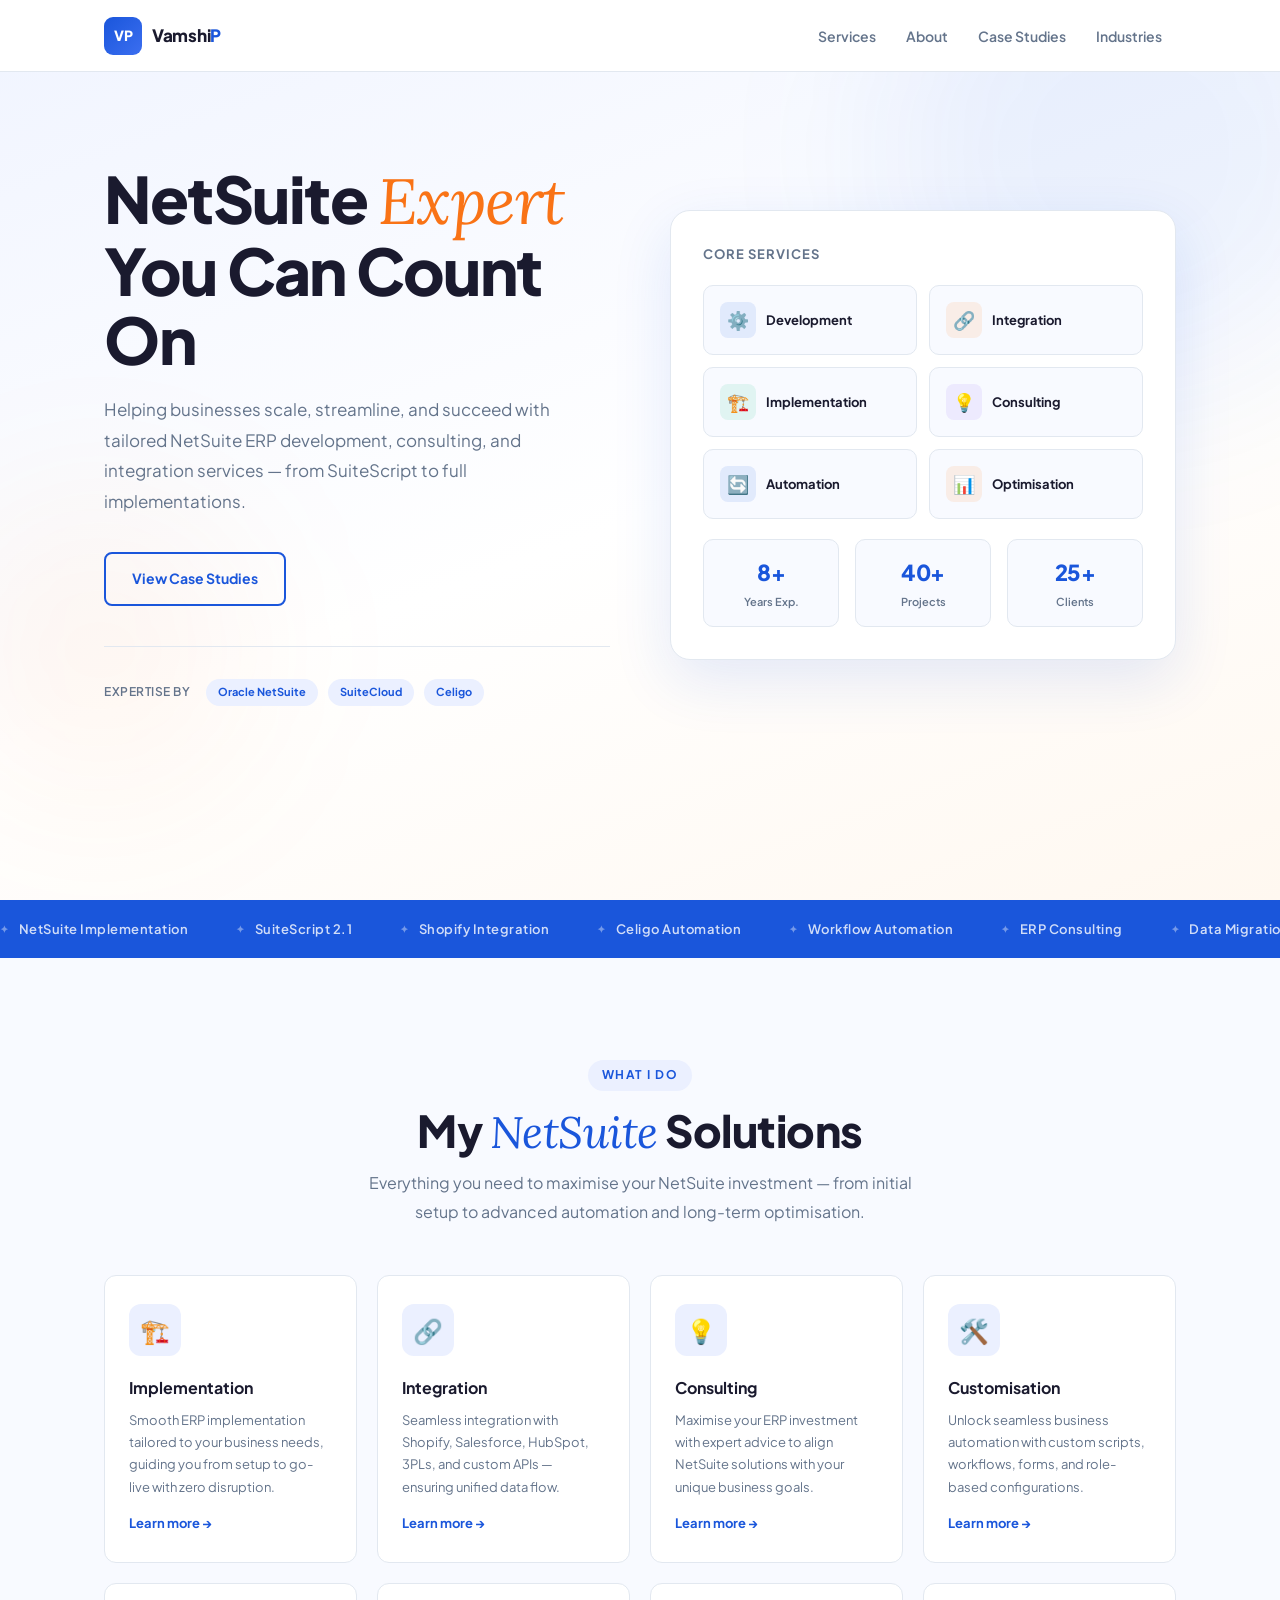
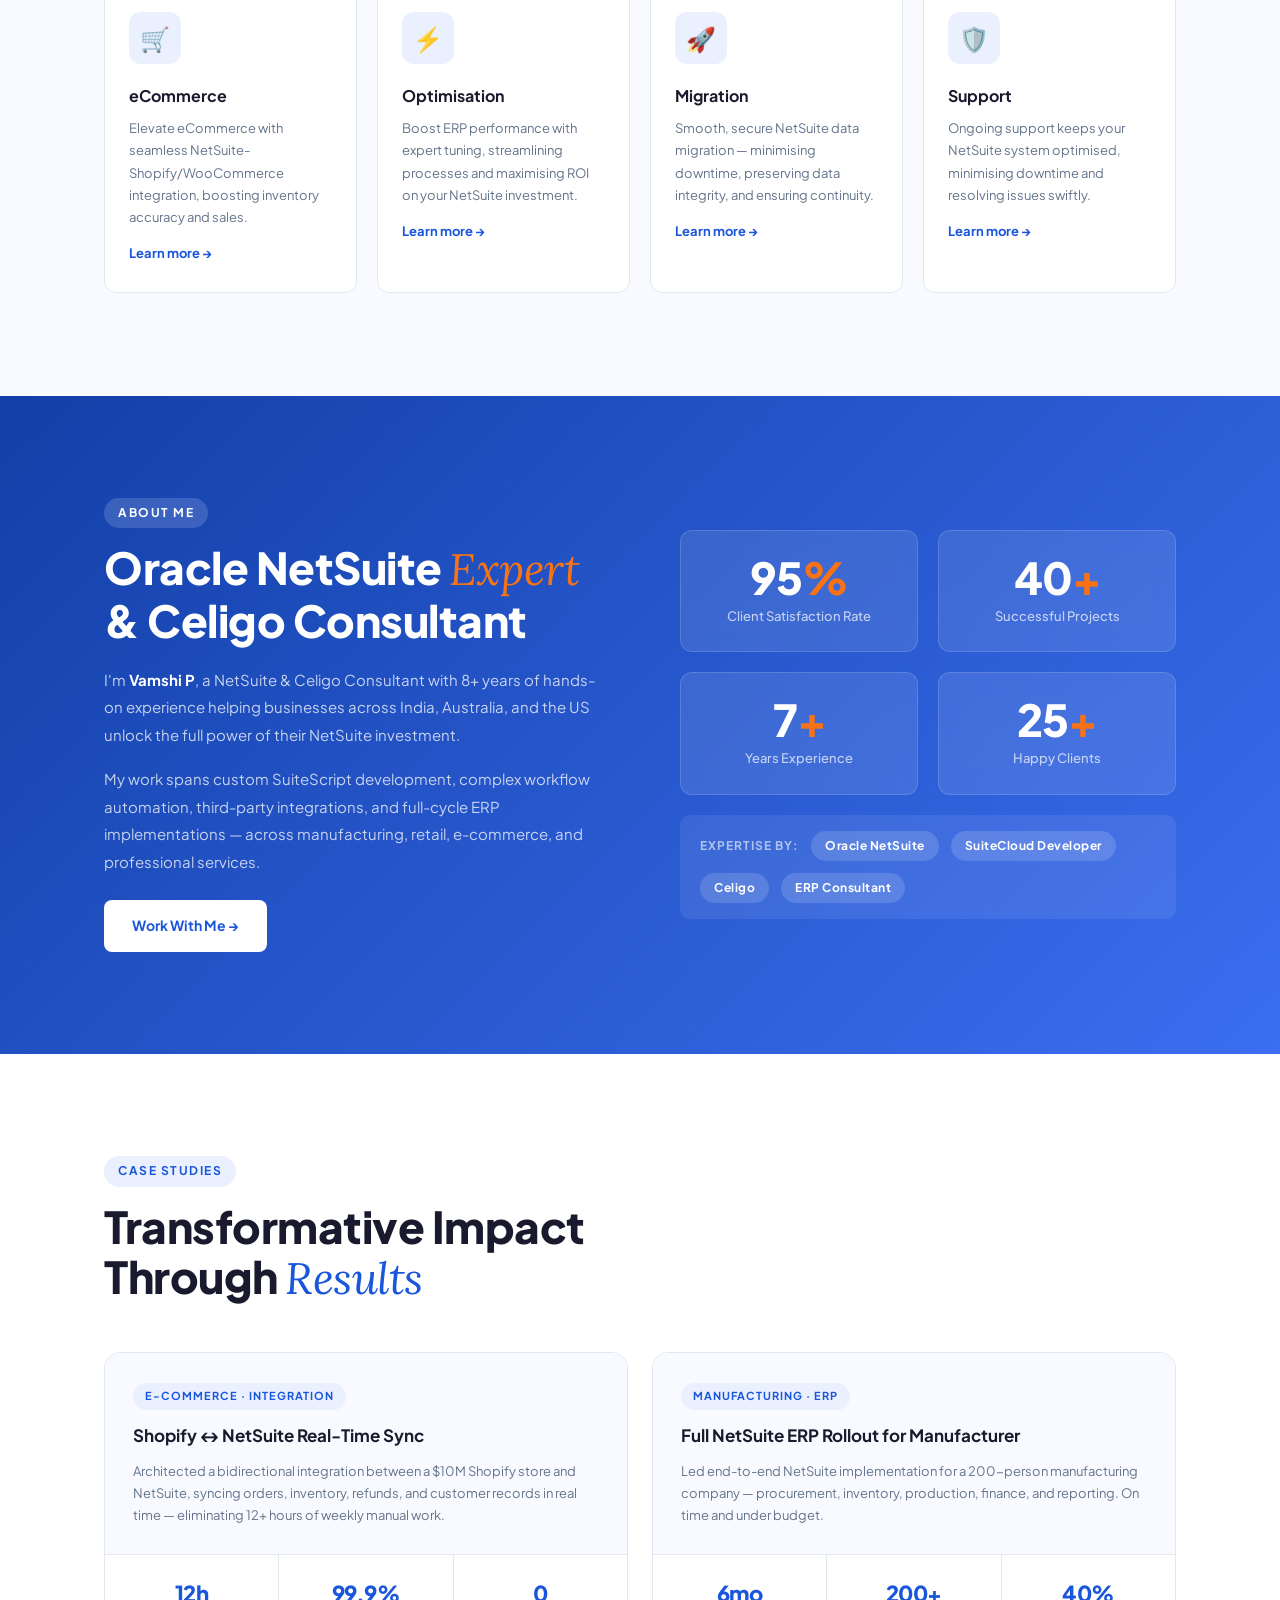
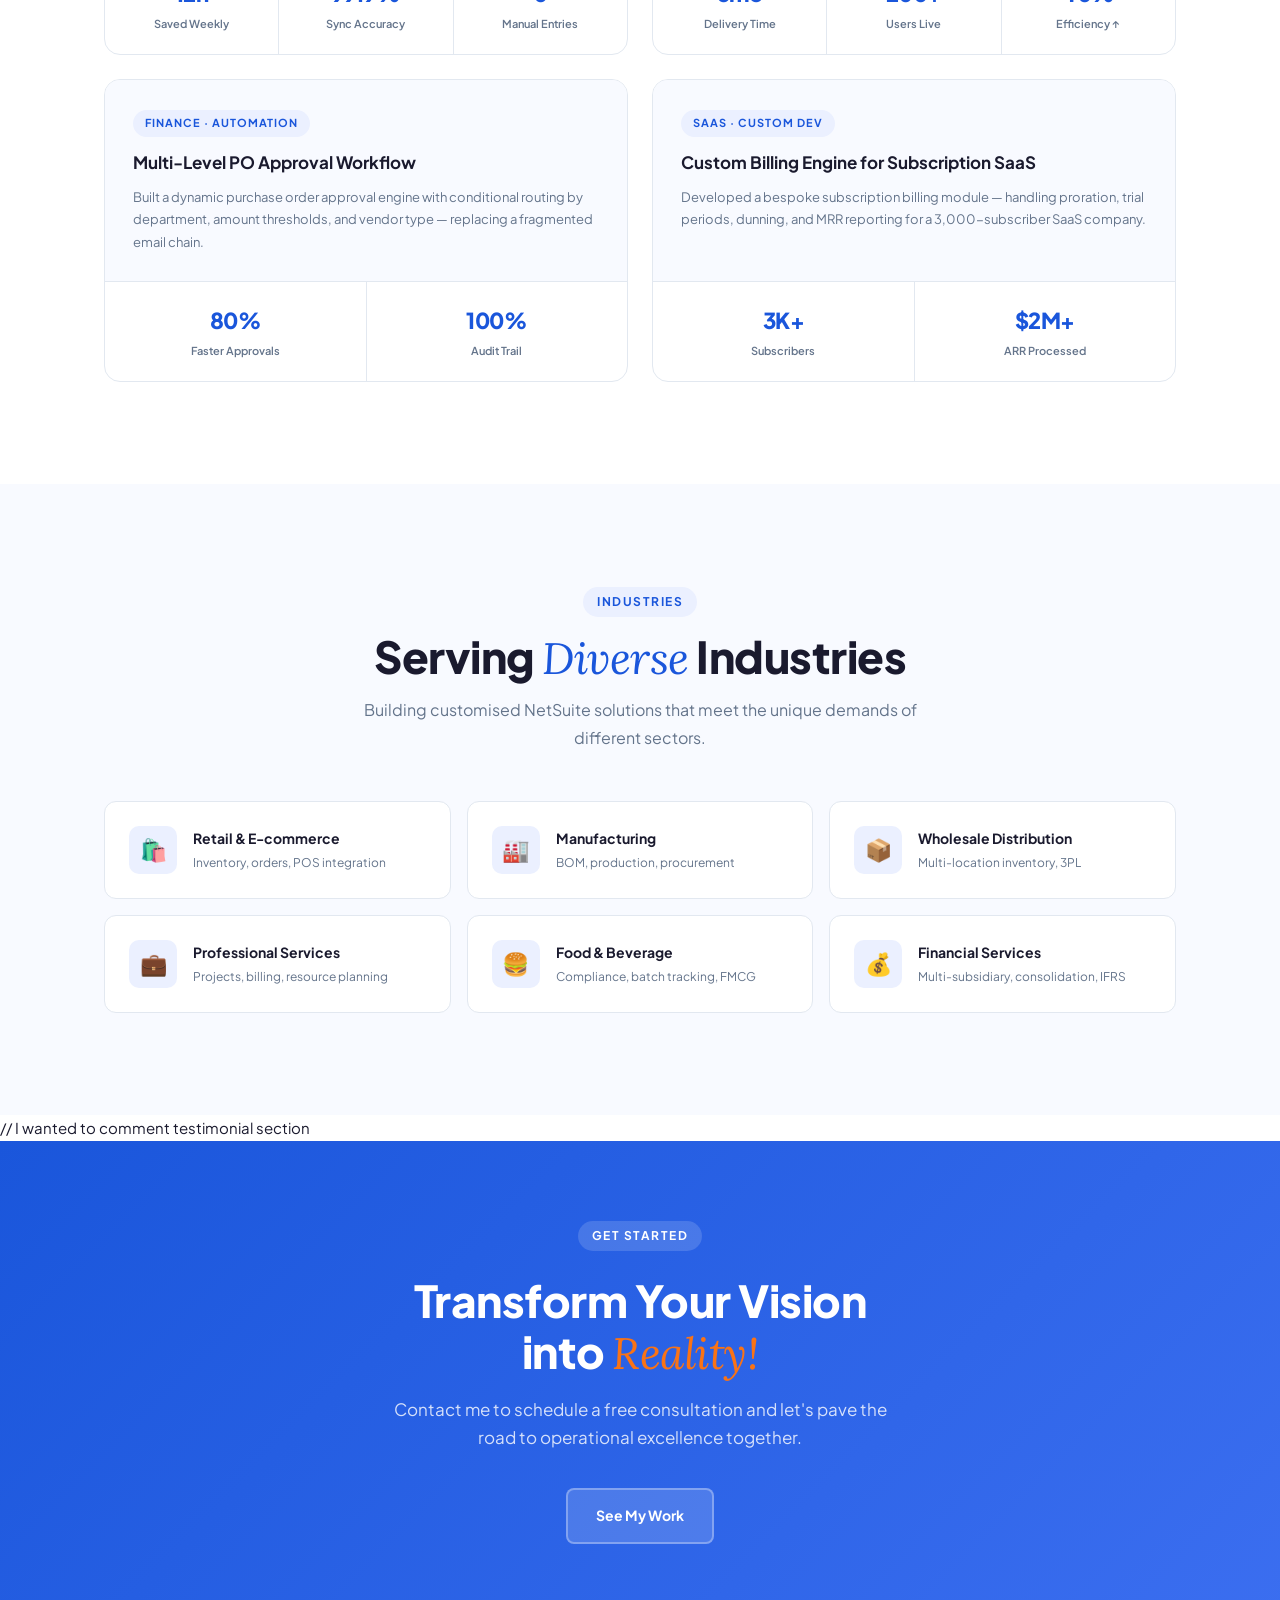
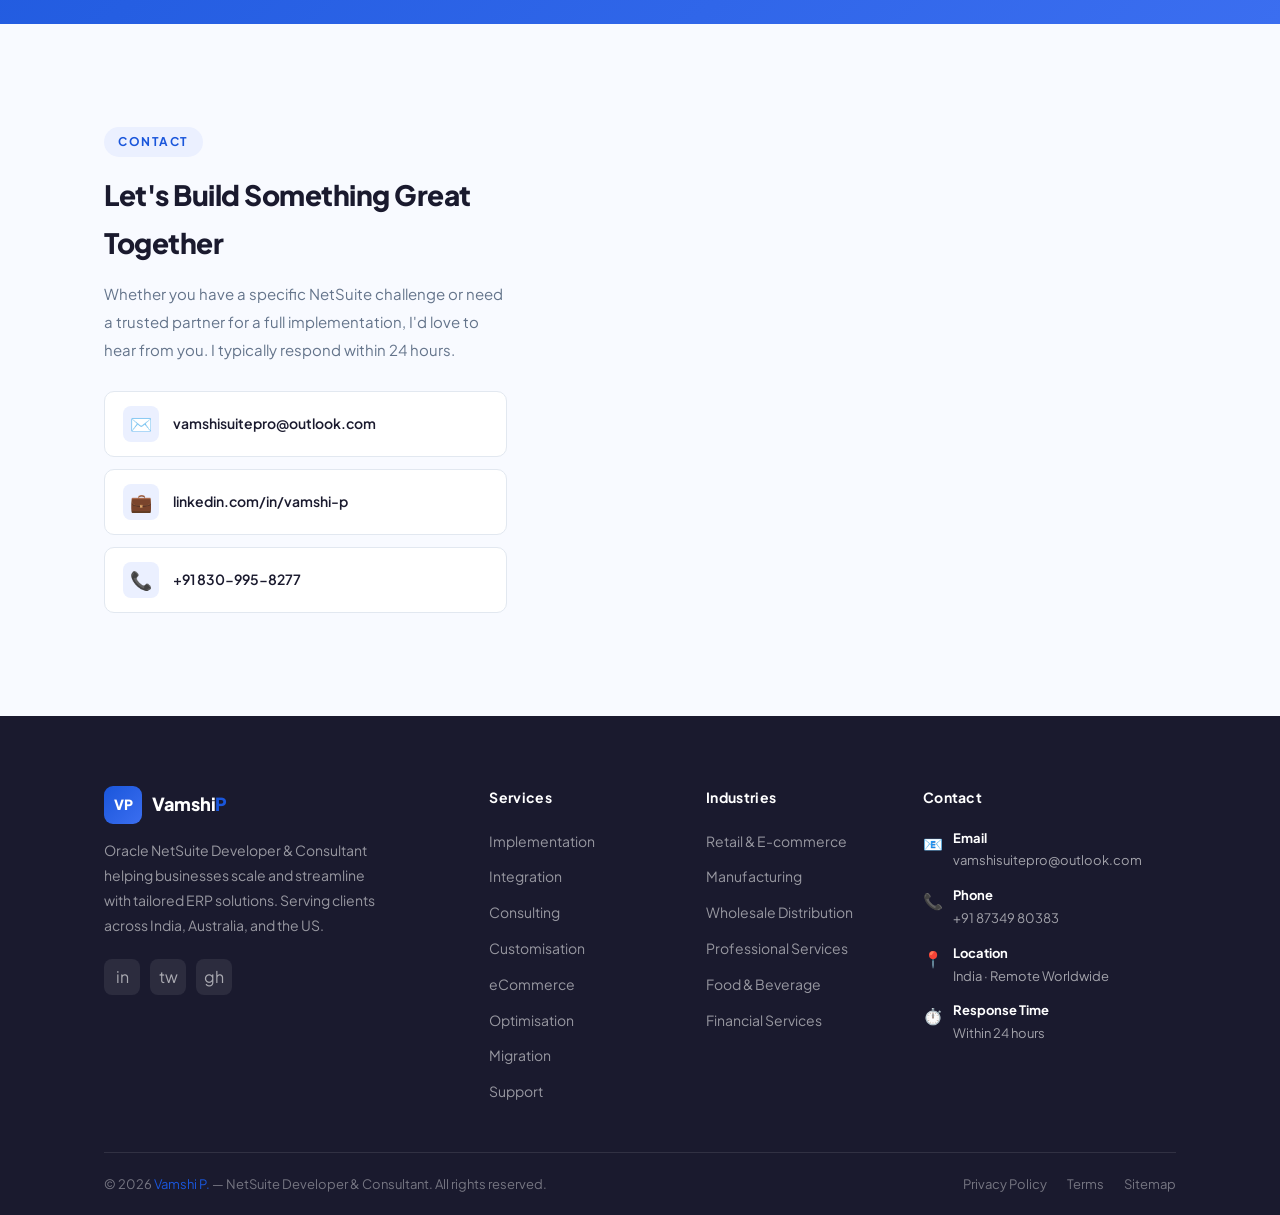
==== commit 18f695f2: "V_1_0" ====
--- a/index.html
+++ b/index.html
@@ -280,9 +280,9 @@
       <li><a href="#about-band">About</a></li>
       <li><a href="#cases">Case Studies</a></li>
       <li><a href="#industries">Industries</a></li>
-      <li><a href="#testimonials">Testimonials</a></li>
+      <!-- <li><a href="#testimonials">Testimonials</a></li> -->
     </ul>
-    <a href="#contact" class="btn btn-primary nav-cta">Let's Talk →</a>
+    <!-- <a href="#contact" class="btn btn-primary nav-cta">Let's Talk →</a> -->
     <button class="hamburger" id="hamburger" aria-label="Menu">
       <span></span><span></span><span></span>
     </button>
@@ -305,15 +305,15 @@
   <div class="hero-blob hero-blob-2"></div>
   <div class="hero-inner">
     <div class="hero-left">
-      <div class="hero-badge">✦ Available for Projects · India & Worldwide</div>
+     <!-- <div class="hero-badge">✦ Available for Projects · India & Worldwide</div> -->
       <h1>NetSuite <em>Expert</em><br>You Can Count On</h1>
       <p class="hero-desc">Helping businesses scale, streamline, and succeed with tailored NetSuite ERP development, consulting, and integration services — from SuiteScript to full implementations.</p>
       <div class="hero-actions">
-        <a href="#contact" class="btn btn-primary">Book a Free Consultation →</a>
+        <!-- <a href="#contact" class="btn btn-primary">Book a Free Consultation →</a> -->
         <a href="#cases" class="btn btn-outline">View Case Studies</a>
       </div>
       <div class="hero-trust">
-        <span class="trust-label">Certified by</span>
+        <span class="trust-label">Expertise by</span>
         <div class="trust-badges">
           <span class="trust-badge">Oracle NetSuite</span>
           <span class="trust-badge">SuiteCloud</span>
@@ -352,7 +352,7 @@
         </div>
         <div class="hero-stats-row">
           <div class="hero-stat">
-            <div class="hero-stat-num">7+</div>
+            <div class="hero-stat-num">8+</div>
             <div class="hero-stat-label">Years Exp.</div>
           </div>
           <div class="hero-stat">
@@ -462,8 +462,8 @@
     <div class="about-inner">
       <div class="about-left reveal-left">
         <span class="section-tag" style="background:rgba(255,255,255,.15);color:#fff">About Me</span>
-        <h2 class="section-title" style="color:#fff;margin-bottom:20px">Oracle NetSuite <em>Expert</em> &amp; Certified Developer</h2>
-        <p>I'm <strong style="color:#fff">Vamshi P</strong>, a NetSuite Developer &amp; Consultant with 7+ years of hands-on experience helping businesses across India, Australia, and the US unlock the full power of their NetSuite investment.</p>
+        <h2 class="section-title" style="color:#fff;margin-bottom:20px">Oracle NetSuite <em>Expert</em> &amp; Celigo Consultant</h2>
+        <p>I'm <strong style="color:#fff">Vamshi P</strong>, a NetSuite &amp; Celigo Consultant with 8+ years of hands-on experience helping businesses across India, Australia, and the US unlock the full power of their NetSuite investment.</p>
         <p>My work spans custom SuiteScript development, complex workflow automation, third-party integrations, and full-cycle ERP implementations — across manufacturing, retail, e-commerce, and professional services.</p>
         <a href="#contact" class="btn btn-white" style="margin-top:8px">Work With Me →</a>
       </div>
@@ -485,7 +485,7 @@
           <div class="lbl">Happy Clients</div>
         </div>
         <div class="cert-strip">
-          <span style="color:rgba(255,255,255,.6);font-size:12px;font-weight:700;text-transform:uppercase;letter-spacing:1px">Certified by:</span>
+          <span style="color:rgba(255,255,255,.6);font-size:12px;font-weight:700;text-transform:uppercase;letter-spacing:1px">Expertise by:</span>
           <span class="cert-tag">Oracle NetSuite</span>
           <span class="cert-tag">SuiteCloud Developer</span>
           <span class="cert-tag">Celigo</span>
@@ -504,7 +504,7 @@
         <span class="section-tag">Case Studies</span>
         <h2 class="section-title reveal">Transformative Impact<br>Through <em>Results</em></h2>
       </div>
-      <a href="#contact" class="btn btn-outline reveal">View All Projects →</a>
+      <!-- <a href="#contact" class="btn btn-outline reveal">View All Projects →</a> -->
     </div>
     <div class="cases-grid">
       <div class="case-card reveal">
@@ -594,7 +594,10 @@
   </div>
 </section>
 
+// I wanted to comment testimonial section
+
 <!-- ══ TESTIMONIALS ══ -->
+ <!--
 <section id="testimonials">
   <div class="container">
     <div style="text-align:center">
@@ -637,7 +640,7 @@
       </div>
     </div>
   </div>
-</section>
+</section> -->
 
 <!-- ══ CTA BAND ══ -->
 <section id="cta-band">
@@ -645,7 +648,7 @@
   <h2 class="section-title" style="color:#fff;margin:10px 0 16px">Transform Your Vision<br>into <em style="color:var(--orange)">Reality!</em></h2>
   <p>Contact me to schedule a free consultation and let's pave the road to operational excellence together.</p>
   <div class="cta-buttons">
-    <a href="#contact" class="btn btn-white">Book a Free Call →</a>
+    <!-- <a href="#contact" class="btn btn-white">Book a Free Call →</a> -->
     <a href="#cases" class="btn" style="background:rgba(255,255,255,.15);color:#fff;padding:14px 28px;border-radius:8px;border:2px solid rgba(255,255,255,.3)">See My Work</a>
   </div>
 </section>
@@ -659,21 +662,18 @@
         <h3>Let's Build Something Great Together</h3>
         <p>Whether you have a specific NetSuite challenge or need a trusted partner for a full implementation, I'd love to hear from you. I typically respond within 24 hours.</p>
         <div class="contact-items">
-          <a href="mailto:vamshi@example.com" class="contact-item">
-            <div class="contact-item-icon">✉️</div> vamshi@example.com
+          <a href="mailto:vamshisuitepro@outlook.com" class="contact-item">
+            <div class="contact-item-icon">✉️</div> vamshisuitepro@outlook.com
           </a>
-          <a href="#" class="contact-item">
+          <a href="https://www.linkedin.com/in/vamshi-p-a691803b0/" class="contact-item" target="_blank">
             <div class="contact-item-icon">💼</div> linkedin.com/in/vamshi-p
           </a>
-          <a href="#" class="contact-item">
-            <div class="contact-item-icon">🔗</div> Upwork Profile
+          <a href="tel:+918734980383" class="contact-item">
+            <div class="contact-item-icon">📞</div> +91 830-995-8277
           </a>
-          <a href="tel:+918734980383" class="contact-item">
-            <div class="contact-item-icon">📞</div> +91 87349 80383
-          </a>
-        </div>
-      </div>
-      <div class="contact-form-wrap reveal-right">
+        </div>
+      </div>
+      <!-- <div class="contact-form-wrap reveal-right">
         <div class="form-row">
           <div class="form-group"><label>Your Name</label><input type="text" placeholder="John Smith"></div>
           <div class="form-group"><label>Email</label><input type="email" placeholder="john@company.com"></div>
@@ -694,7 +694,7 @@
         </div>
         <div class="form-group"><label>Message</label><textarea placeholder="Tell me about your project, timeline, and budget..."></textarea></div>
         <button class="btn btn-primary" style="width:100%;justify-content:center;padding:16px;font-size:15px" onclick="alert('Message sent! I\'ll get back to you within 24 hours.')">Send Message →</button>
-      </div>
+      </div>-->
     </div>
   </div>
 </section>
@@ -743,7 +743,7 @@
         <h4>Contact</h4>
         <div class="footer-contact-item">
           <span class="fci-icon">📧</span>
-          <div class="fci-text"><strong>Email</strong>vamshi@example.com</div>
+          <div class="fci-text"><strong>Email</strong>vamshisuitepro@outlook.com</div>
         </div>
         <div class="footer-contact-item">
           <span class="fci-icon">📞</span>
